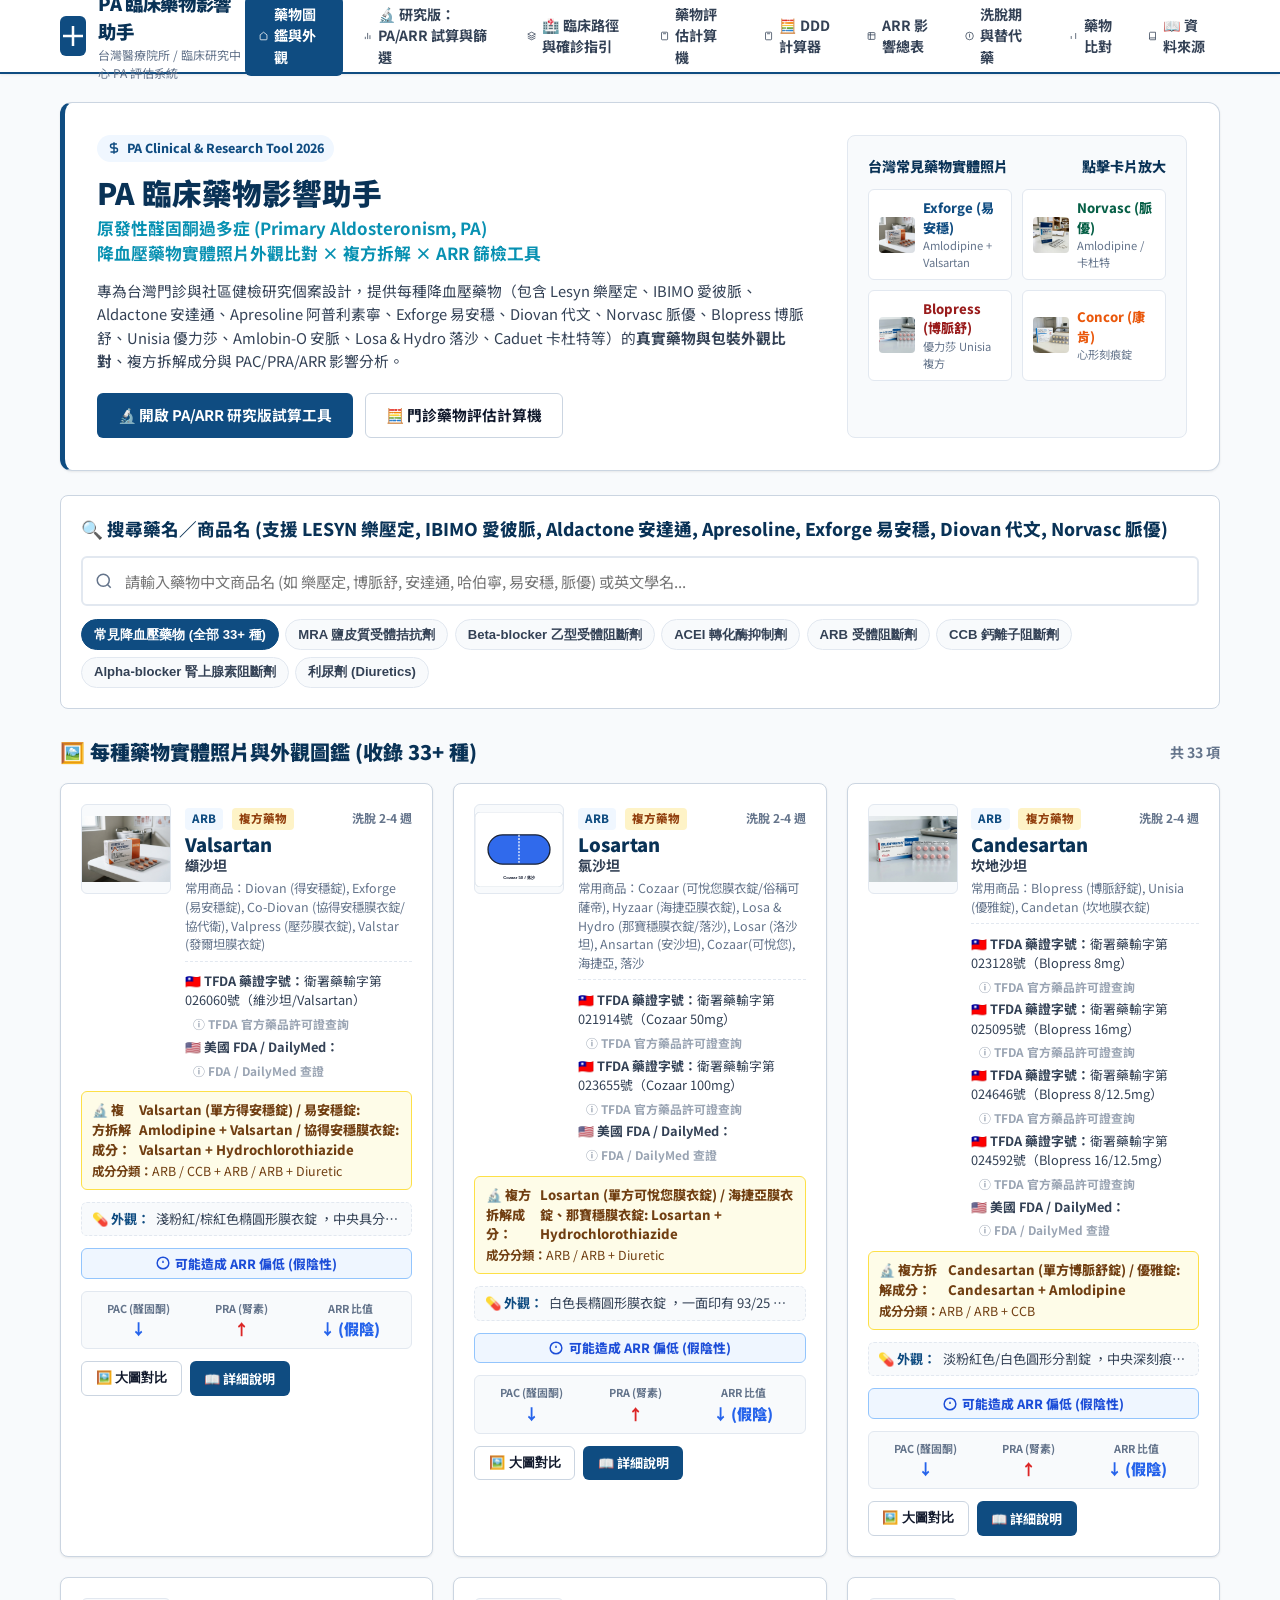
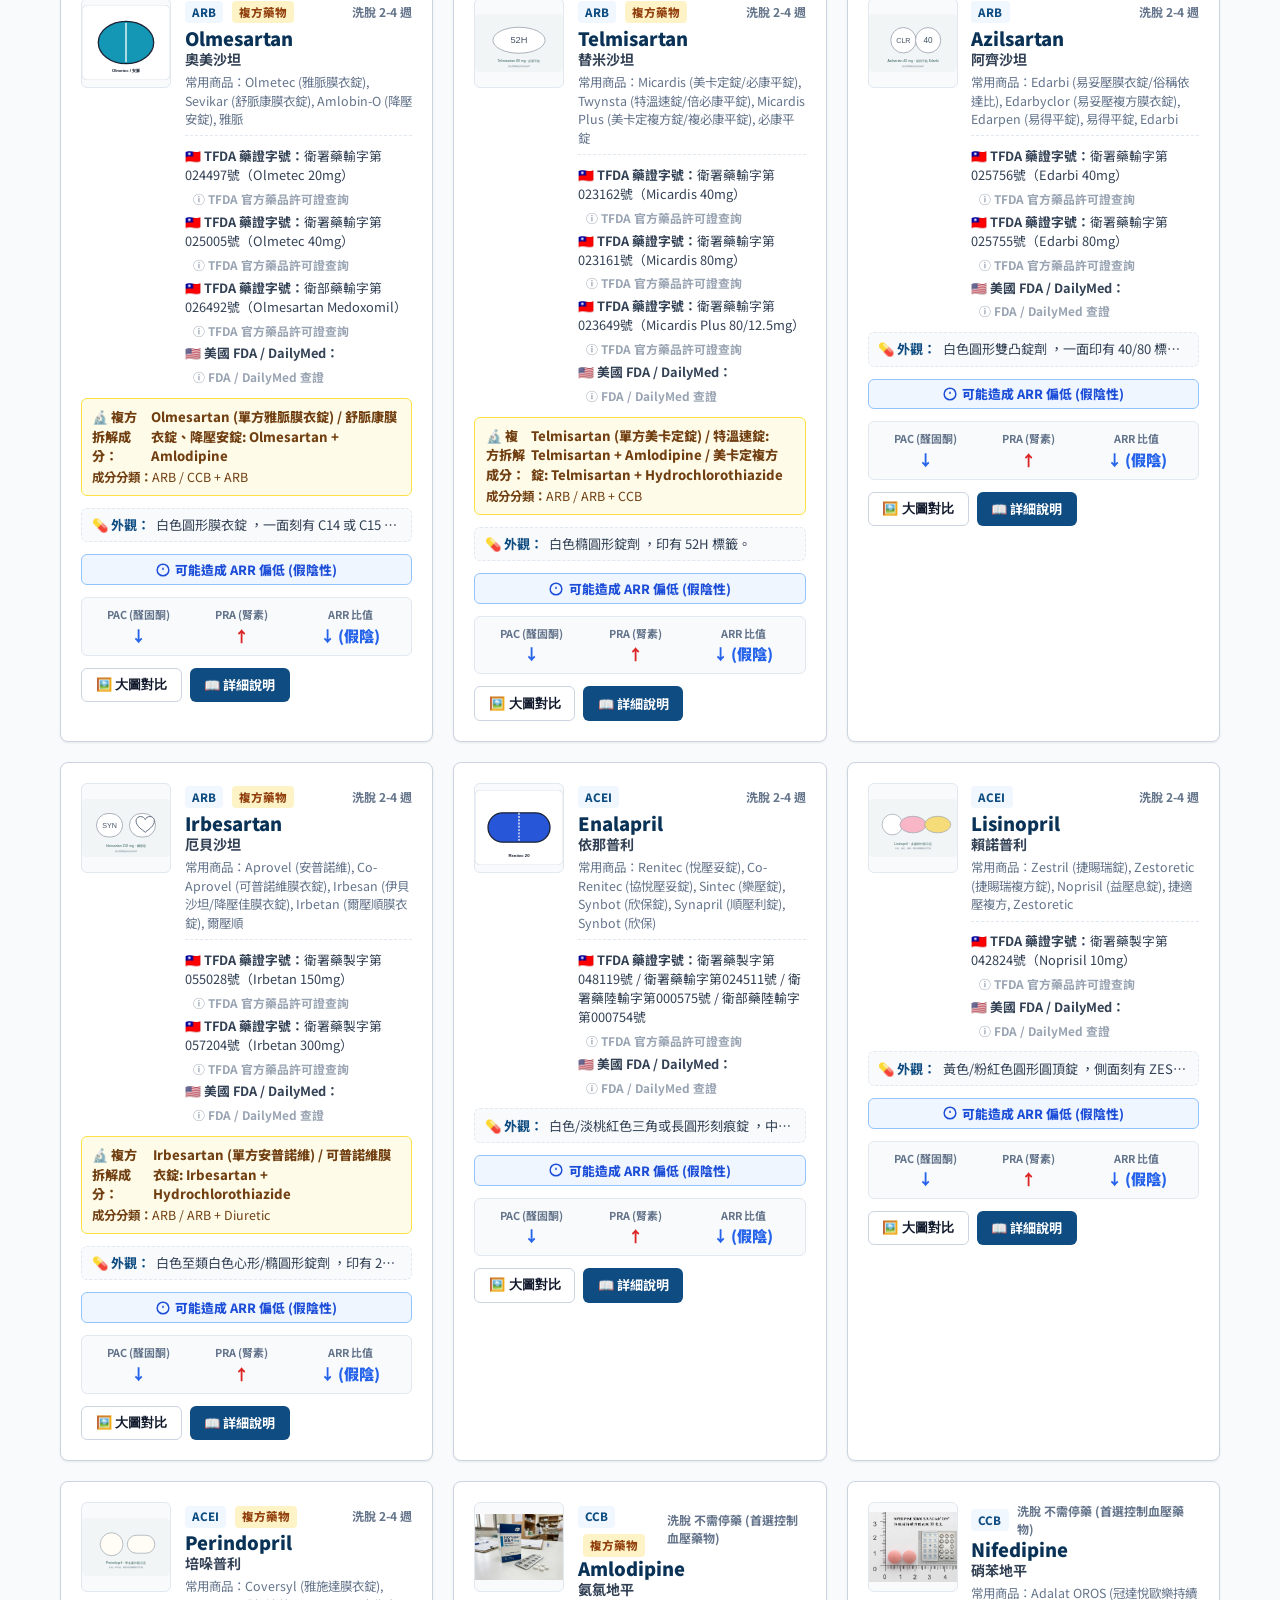
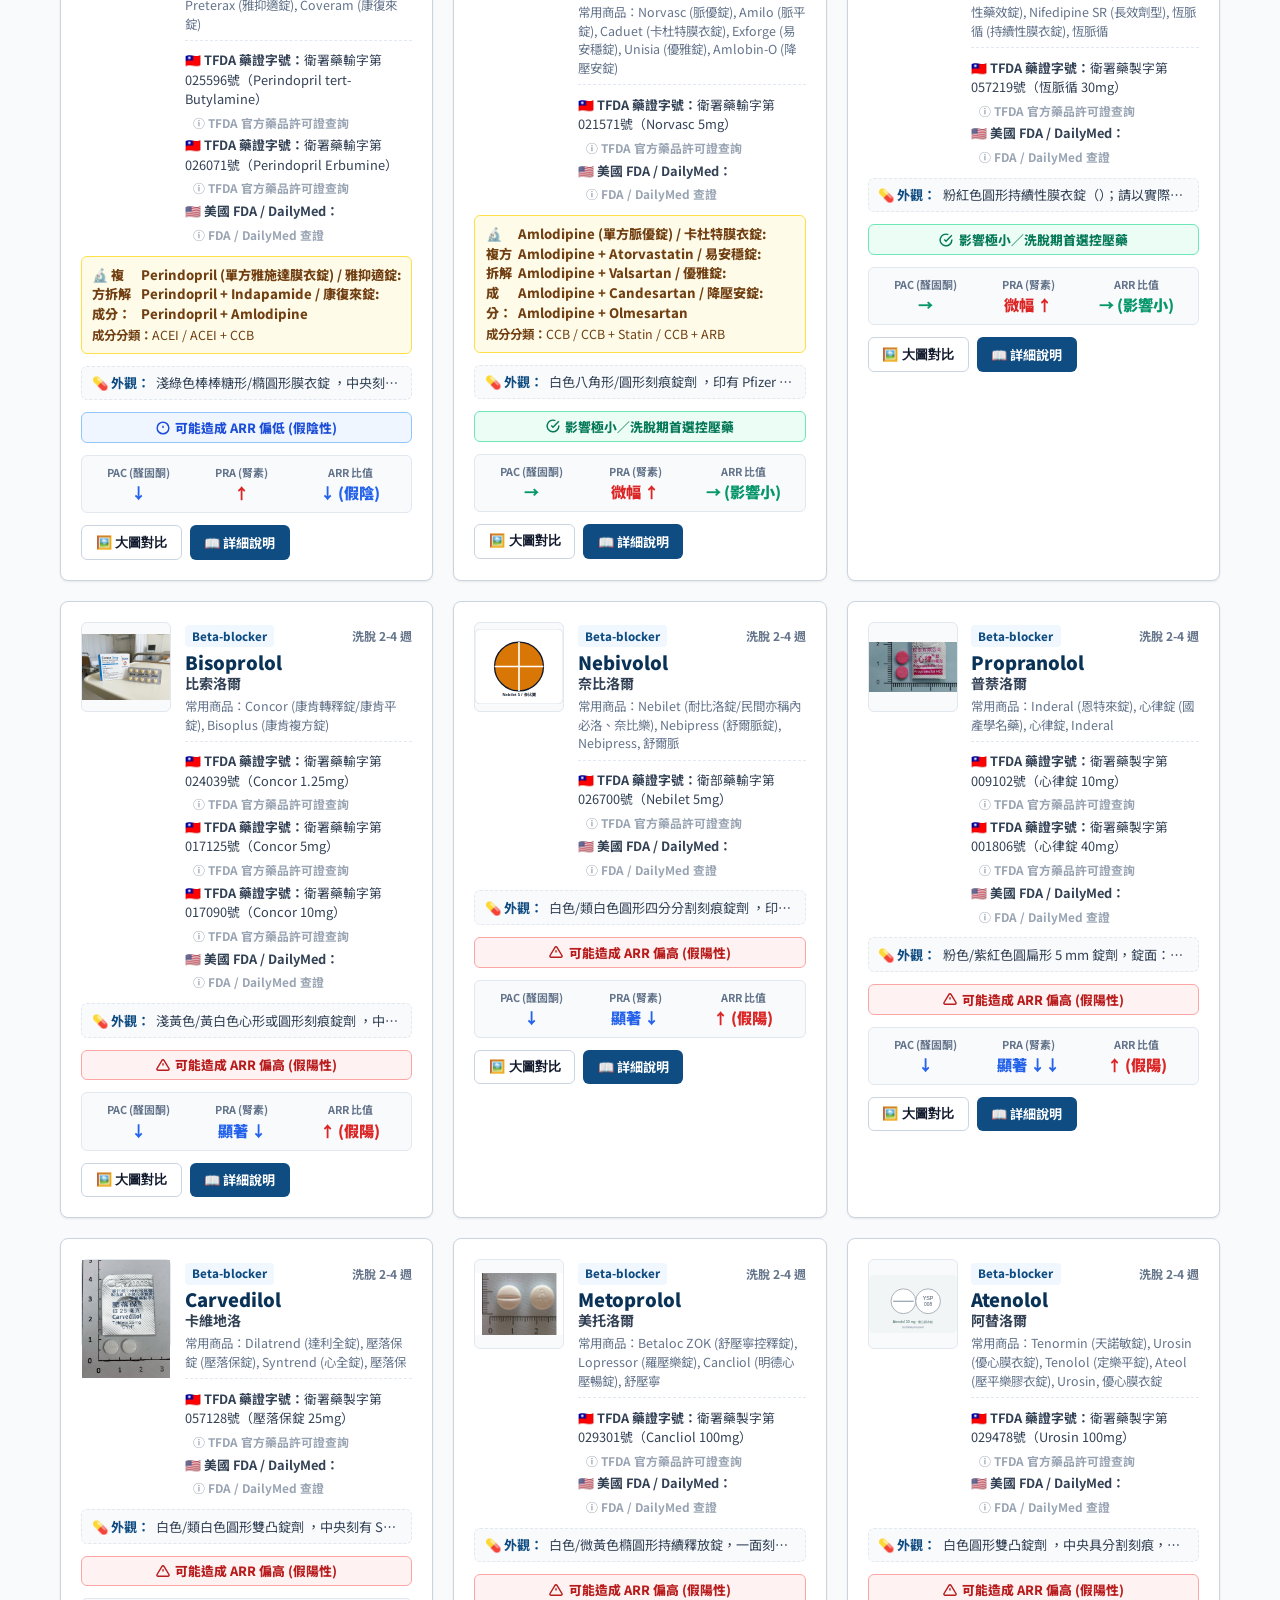
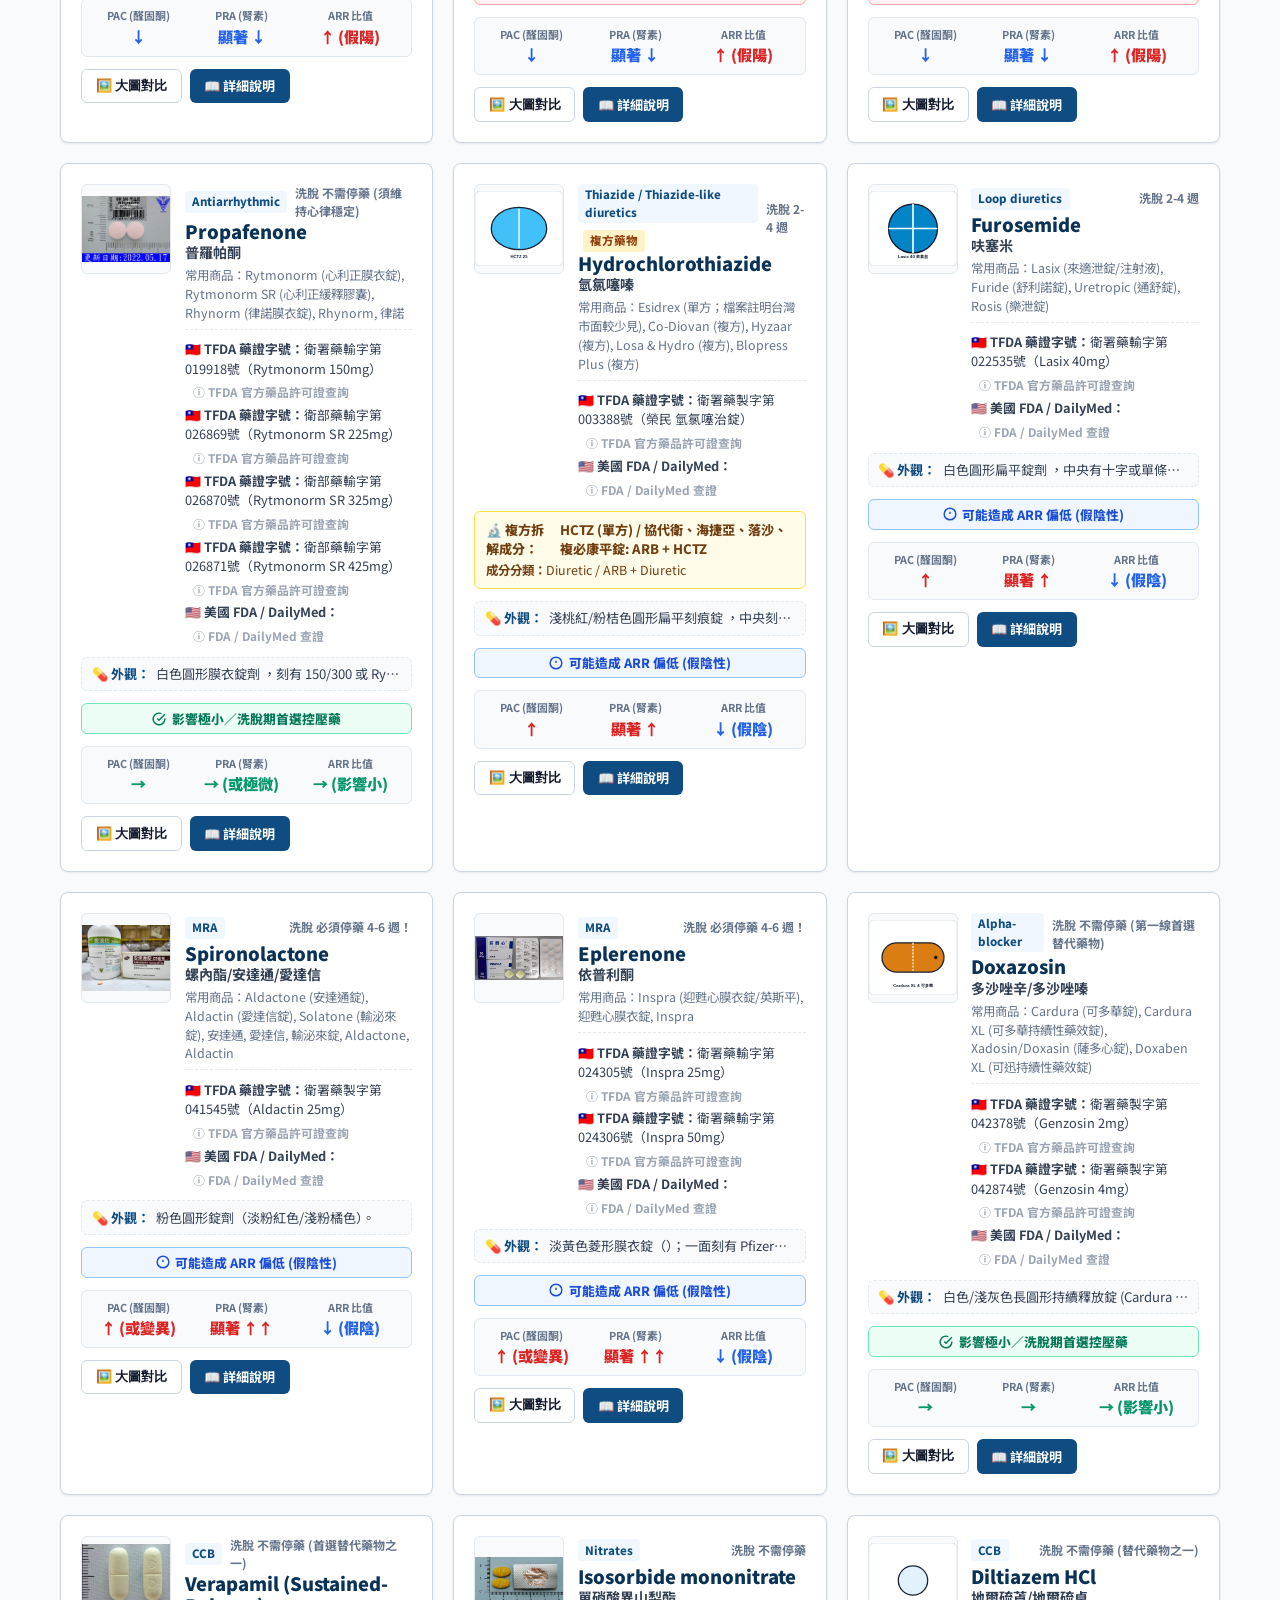
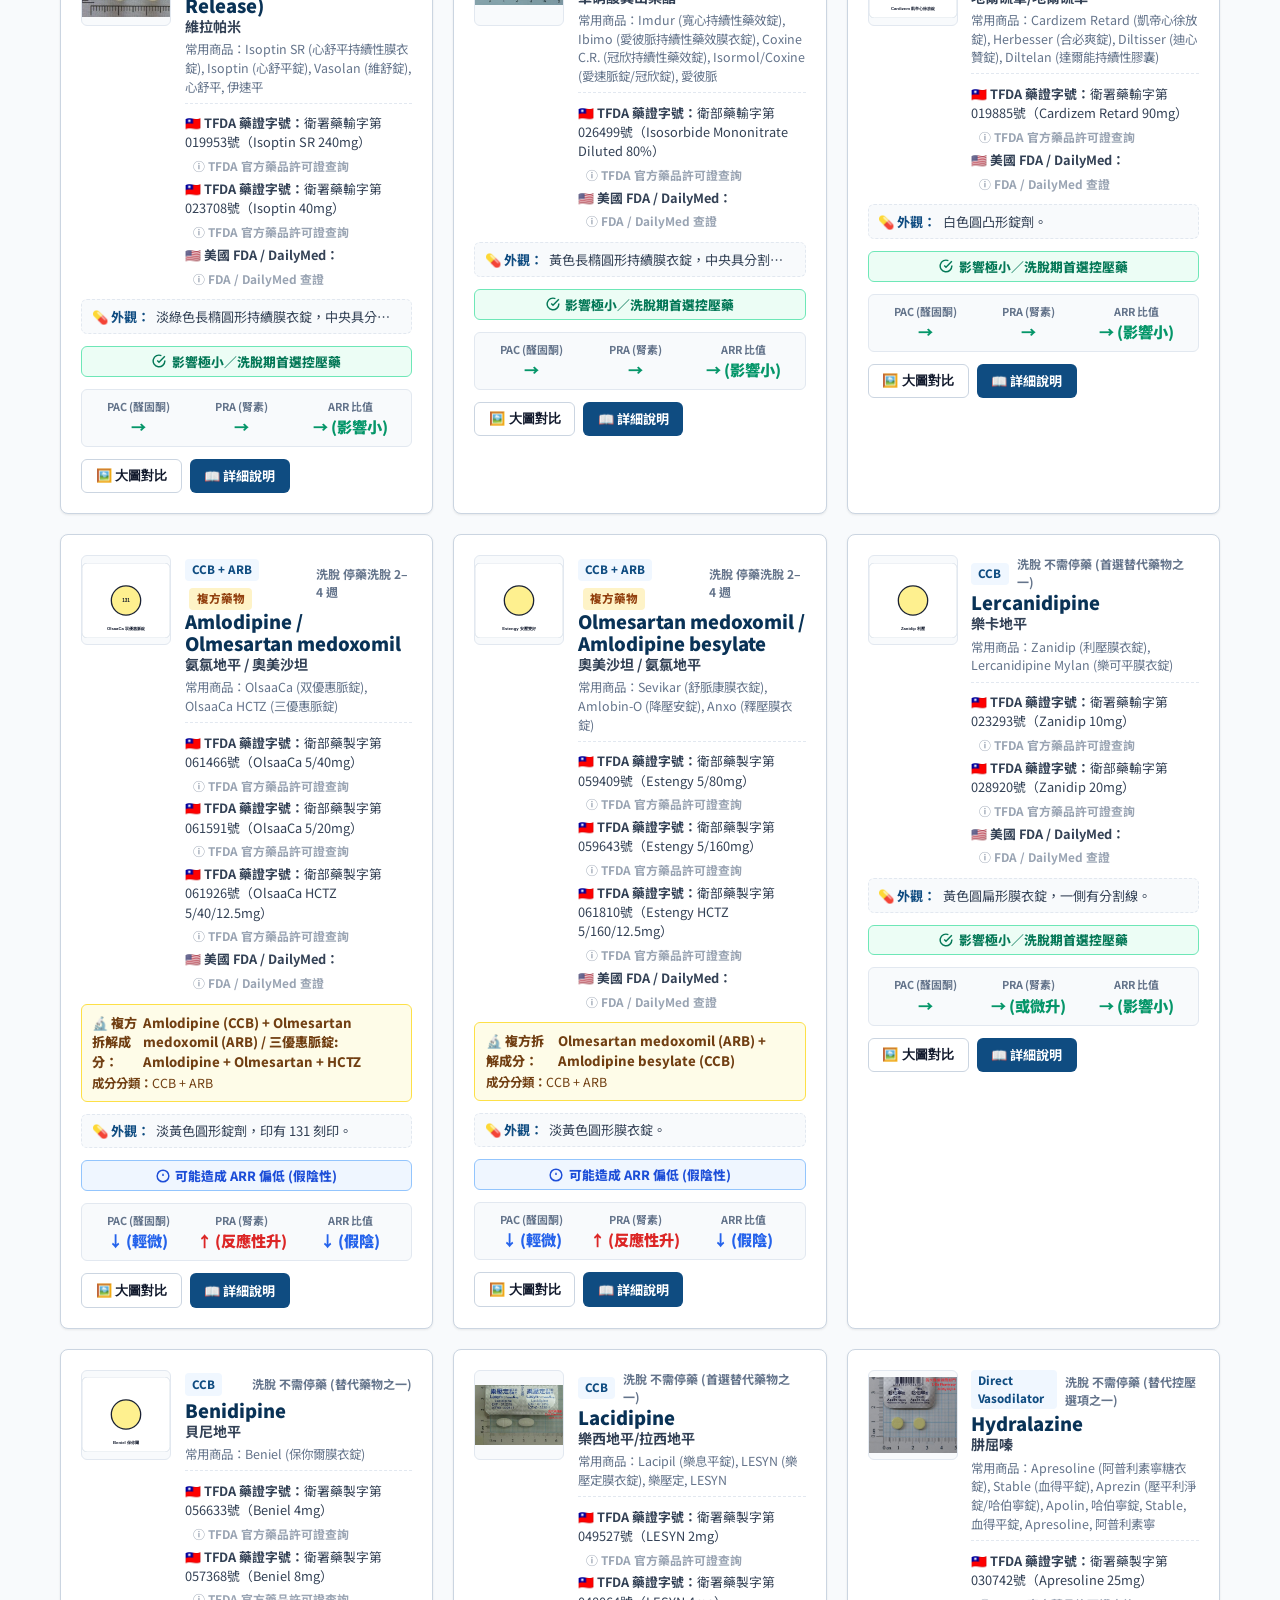
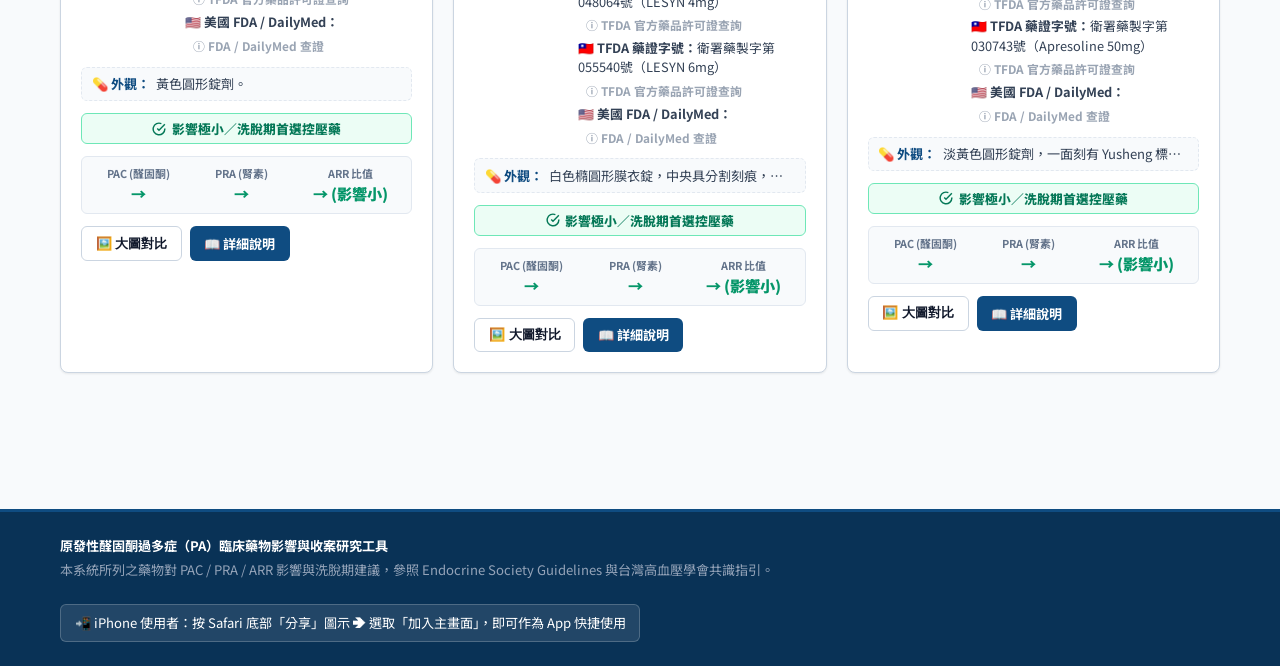
==== index.html @ 59ca23a6 "Initial commit: PA HELP 4 website core files and data" ====
<!DOCTYPE html>
<html lang="zh-TW">
<head>
  <meta charset="UTF-8">
  <meta name="viewport" content="width=device-width, initial-scale=1.0, maximum-scale=1.0, user-scalable=no">
  <meta name="apple-mobile-web-app-capable" content="yes">
  <meta name="apple-mobile-web-app-status-bar-style" content="default">
  <meta name="apple-mobile-web-app-title" content="PA臨床助手">
  <meta name="theme-color" content="#0f4c81">
  <title>PA 臨床藥物影響助手 | 原發性醛固酮過多症 PAC / PRA / ARR 臨床研究與評估工具</title>
  
  <!-- 繁體中文字體 Google Fonts -->
  <link rel="preconnect" href="https://fonts.googleapis.com">
  <link rel="preconnect" href="https://fonts.gstatic.com" crossorigin>
  <link href="https://fonts.googleapis.com/css2?family=Noto+Sans+TC:wght@400;500;700;900&display=swap" rel="stylesheet">
  
  <link rel="manifest" href="manifest.json">
  <link rel="apple-touch-icon" href="assets/medicines/valsartan.svg">
  <link rel="stylesheet" href="styles.css">
</head>
<body>

  <!-- 醫療院所風格頂部導覽列 -->
  <header class="hospital-header">
    <div class="header-inner container">
      <a href="#/" class="hospital-brand">
        <div class="hospital-logo">
          <svg width="24" height="24" viewBox="0 0 24 24" fill="none" stroke="currentColor" stroke-width="2.5">
            <path d="M12 2v20M2 12h20"></path>
          </svg>
        </div>
        <div class="brand-text">
          <div class="brand-title">PA 臨床藥物影響助手</div>
          <div class="brand-subtitle">台灣醫療院所 / 臨床研究中心 PA 評估系統</div>
        </div>
      </a>

      <!-- 導覽功能分頁 -->
      <nav class="main-nav" id="main-nav">
        <a href="#/" class="nav-item active" data-route="home">
          <svg width="16" height="16" viewBox="0 0 24 24" fill="none" stroke="currentColor" stroke-width="2"><path d="M3 9l9-7 9 7v11a2 2 0 0 1-2 2H5a2 2 0 0 1-2-2z"></path></svg>
          藥物圖鑑與外觀
        </a>
        <a href="#/research" class="nav-item" data-route="research">
          <svg width="16" height="16" viewBox="0 0 24 24" fill="none" stroke="currentColor" stroke-width="2"><line x1="18" y1="20" x2="18" y2="10"></line><line x1="12" y1="20" x2="12" y2="4"></line><line x1="6" y1="20" x2="6" y2="14"></line></svg>
          🔬 研究版：PA/ARR 試算與篩選
        </a>
        <a href="#/pathway" class="nav-item" data-route="pathway">
          <svg width="16" height="16" viewBox="0 0 24 24" fill="none" stroke="currentColor" stroke-width="2"><polygon points="12 2 2 7 12 12 22 7 12 2"></polygon><polyline points="2 17 12 22 22 17"></polyline><polyline points="2 12 12 17 22 12"></polyline></svg>
          🏥 臨床路徑與確診指引
        </a>
        <a href="#/calculator" class="nav-item" data-route="calculator">
          <svg width="16" height="16" viewBox="0 0 24 24" fill="none" stroke="currentColor" stroke-width="2"><rect x="4" y="2" width="16" height="20" rx="2"></rect><line x1="8" y1="6" x2="16" y2="6"></line></svg>
          藥物評估計算機
        </a>
        <a href="ddd.html" class="nav-item" data-route="ddd">
          <svg width="16" height="16" viewBox="0 0 24 24" fill="none" stroke="currentColor" stroke-width="2"><rect x="4" y="2" width="16" height="20" rx="2"></rect><line x1="8" y1="6" x2="16" y2="6"></line></svg>
          🧮 DDD 計算器
        </a>
        <a href="#/matrix" class="nav-item" data-route="matrix">
          <svg width="16" height="16" viewBox="0 0 24 24" fill="none" stroke="currentColor" stroke-width="2"><rect x="3" y="3" width="18" height="18" rx="2"></rect><line x1="3" y1="9" x2="21" y2="9"></line><line x1="9" y1="3" x2="9" y2="21"></line></svg>
          ARR 影響總表
        </a>
        <a href="#/washout" class="nav-item" data-route="washout">
          <svg width="16" height="16" viewBox="0 0 24 24" fill="none" stroke="currentColor" stroke-width="2"><circle cx="12" cy="12" r="10"></circle><polyline points="12 6 12 16 14"></polyline></svg>
          洗脫期與替代藥
        </a>
        <a href="#/compare" class="nav-item" data-route="compare">
          <svg width="16" height="16" viewBox="0 0 24 24" fill="none" stroke="currentColor" stroke-width="2"><line x1="18" y1="20" x2="18" y2="4"></line><line x1="6" y1="20" x2="6" y2="12"></line></svg>
          藥物比對
        </a>
        <a href="#/sources" class="nav-item" data-route="sources">
          <svg width="16" height="16" viewBox="0 0 24 24" fill="none" stroke="currentColor" stroke-width="2"><path d="M4 19.5A2.5 2.5 0 0 1 6.5 17H20"></path><path d="M6.5 2H20v20H6.5A2.5 2.5 0 0 1 4 19.5v-15A2.5 2.5 0 0 1 6.5 2z"></path></svg>
          📖 資料來源
        </a>
      </nav>
    </div>
  </header>

  <!-- 主內容掛載點 -->
  <main id="app" class="main-content container"></main>

  <!-- 藥物外觀大圖檢視 Modal -->
  <div id="image-modal-overlay" class="modal-overlay" style="display:none;">
    <div class="modal-card">
      <button type="button" id="modal-close-btn" class="modal-close">&times;</button>
      <div id="modal-content"></div>
    </div>
  </div>

  <!-- 頁尾 -->
  <footer class="hospital-footer">
    <div class="container footer-inner">
      <div class="footer-left">
        <strong>原發性醛固酮過多症（PA）臨床藥物影響與收案研究工具</strong>
        <p>本系統所列之藥物對 PAC / PRA / ARR 影響與洗脫期建議，參照 Endocrine Society Guidelines 與台灣高血壓學會共識指引。</p>
      </div>
      <div class="footer-right">
        <div class="pwa-install-badge">
          <span>📲 iPhone 使用者：按 Safari 底部「分享」圖示 ➔ 選取「加入主畫面」，即可作為 App 快捷使用</span>
        </div>
      </div>
    </div>
  </footer>

  <script src="app.js"></script>
</body>
</html>
---- styles.css ----
/* ==========================================================================
   PA 臨床藥物影響助手 - 台灣醫療院所風格 CSS 設計系統
   ========================================================================== */

:root {
  --primary-dark: #093256;
  --primary: #0f4c81;
  --primary-light: #1d72b8;
  --primary-soft: #f0f7ff;
  --teal: #0891b2;
  --teal-light: #ecfeff;
  --success: #059669;
  --success-dark: #065f46;
  --success-soft: #ecfdf5;
  --warning: #d97706;
  --warning-dark: #78350f;
  --warning-soft: #fffbeb;
  --danger: #dc2626;
  --danger-dark: #991b1b;
  --danger-soft: #fef2f2;
  --orange: #ea580c;
  --blue-alt: #2563eb;
  
  --bg-page: #f8fafc;
  --bg-card: #ffffff;
  --border: #e2e8f0;
  --border-strong: #cbd5e1;
  
  --text-main: #0f172a;
  --text-body: #334155;
  --text-muted: #64748b;
  --text-light: #94a3b8;

  --shadow-sm: 0 1px 3px rgba(0,0,0,0.05), 0 1px 2px rgba(0,0,0,0.03);
  --shadow-md: 0 4px 6px -1px rgba(0,0,0,0.08), 0 2px 4px -1px rgba(0,0,0,0.04);
  --radius-sm: 6px;
  --radius-md: 8px;
  --radius-lg: 12px;
}

*, *::before, *::after {
  box-sizing: border-box;
  margin: 0;
  padding: 0;
}

body {
  font-family: 'Noto Sans TC', -apple-system, BlinkMacSystemFont, "Segoe UI", Roboto, sans-serif;
  background-color: var(--bg-page);
  color: var(--text-main);
  line-height: 1.5;
  -webkit-font-smoothing: antialiased;
}

.container {
  max-width: 1200px;
  margin: 0 auto;
  padding: 0 1.25rem;
}

/* 頂部 Header */
.hospital-header {
  background: #ffffff;
  border-bottom: 2px solid var(--primary);
  box-shadow: var(--shadow-sm);
  position: sticky;
  top: 0;
  z-index: 100;
}

.header-inner {
  display: flex;
  align-items: center;
  justify-content: space-between;
  height: 72px;
}

.hospital-brand {
  display: flex;
  align-items: center;
  gap: 0.75rem;
  text-decoration: none;
}

.hospital-logo {
  width: 40px;
  height: 40px;
  background: var(--primary);
  color: #ffffff;
  border-radius: var(--radius-sm);
  display: grid;
  place-items: center;
}

.brand-title {
  font-size: 1.15rem;
  font-weight: 900;
  color: var(--primary-dark);
  letter-spacing: -0.02em;
}

.brand-subtitle {
  font-size: 0.75rem;
  color: var(--text-muted);
}

.main-nav {
  display: flex;
  gap: 0.35rem;
  align-items: center;
}

.nav-item {
  display: inline-flex;
  align-items: center;
  gap: 0.4rem;
  padding: 0.5rem 0.85rem;
  border-radius: var(--radius-sm);
  font-size: 0.88rem;
  font-weight: 700;
  color: var(--text-body);
  text-decoration: none;
  transition: all 0.15s ease;
}

.nav-item:hover {
  background: var(--primary-soft);
  color: var(--primary);
}

.nav-item.active {
  background: var(--primary);
  color: #ffffff;
}

.main-content {
  padding-top: 1.75rem;
  padding-bottom: 3rem;
}

/* 1. 首頁 Hero */
.hero-clinic {
  background: #ffffff;
  border: 1px solid var(--border-strong);
  border-left: 5px solid var(--primary);
  border-radius: var(--radius-lg);
  padding: 2rem;
  margin-bottom: 1.5rem;
  box-shadow: var(--shadow-sm);
  display: grid;
  grid-template-columns: 1fr 340px;
  gap: 2rem;
}

@media (max-width: 900px) {
  .hero-clinic {
    grid-template-columns: 1fr;
  }
}

.version-tag {
  display: inline-flex;
  align-items: center;
  gap: 0.35rem;
  padding: 0.25rem 0.65rem;
  background: var(--primary-soft);
  color: var(--primary);
  font-size: 0.78rem;
  font-weight: 800;
  border-radius: 999px;
  margin-bottom: 0.75rem;
}

.hero-clinic h1 {
  font-size: 1.85rem;
  font-weight: 900;
  color: var(--primary-dark);
  line-height: 1.25;
  margin-bottom: 0.35rem;
}

.hero-clinic__sub {
  font-size: 1.05rem;
  font-weight: 700;
  color: var(--teal);
  margin-bottom: 0.75rem;
}

.hero-clinic__desc {
  font-size: 0.92rem;
  color: var(--text-body);
  margin-bottom: 1.25rem;
  line-height: 1.6;
}

.hero-clinic__actions {
  display: flex;
  gap: 0.75rem;
  flex-wrap: wrap;
}

/* 按鈕風格 */
.btn {
  display: inline-flex;
  align-items: center;
  justify-content: center;
  gap: 0.5rem;
  padding: 0.65rem 1.25rem;
  border-radius: var(--radius-sm);
  font-size: 0.92rem;
  font-weight: 700;
  cursor: pointer;
  border: 1px solid transparent;
  text-decoration: none;
  transition: all 0.15s ease;
}

.btn-primary {
  background: var(--primary);
  color: #ffffff;
}

.btn-primary:hover {
  background: var(--primary-dark);
}

.btn-outline {
  background: #ffffff;
  border-color: var(--border-strong);
  color: var(--text-main);
}

.btn-outline:hover {
  background: var(--bg-page);
  border-color: var(--primary);
  color: var(--primary);
}

.btn-sm {
  padding: 0.4rem 0.85rem;
  font-size: 0.82rem;
}

.btn-block {
  width: 100%;
}

/* 藥物外觀視覺群組面板 */
.pill-cluster-card {
  background: var(--bg-page);
  border: 1px solid var(--border);
  border-radius: var(--radius-md);
  padding: 1.25rem;
  display: flex;
  flex-direction: column;
}

.pill-cluster-card__title {
  font-size: 0.88rem;
  font-weight: 800;
  color: var(--primary-dark);
  margin-bottom: 0.75rem;
  display: flex;
  align-items: center;
  justify-content: space-between;
}

.pill-grid-preview {
  display: grid;
  grid-template-columns: 1fr 1fr;
  gap: 0.6rem;
}

.pill-preview-item {
  background: #ffffff;
  border: 1px solid var(--border);
  border-radius: var(--radius-sm);
  padding: 0.5rem 0.65rem;
  display: flex;
  align-items: center;
  gap: 0.5rem;
}

/* 臨床提醒 Box */
.clinic-notice {
  background: var(--warning-soft);
  border: 1px solid #fcd34d;
  border-left: 4px solid var(--warning);
  border-radius: var(--radius-sm);
  padding: 0.85rem 1.15rem;
  margin-bottom: 1.75rem;
  font-size: 0.88rem;
  color: var(--warning-dark);
  display: flex;
  gap: 0.75rem;
  align-items: flex-start;
}

/* 2. 搜尋與分類 */
.search-section {
  background: #ffffff;
  border: 1px solid var(--border-strong);
  border-radius: var(--radius-md);
  padding: 1.25rem;
  margin-bottom: 1.75rem;
}

.search-section h2 {
  font-size: 1.1rem;
  font-weight: 800;
  color: var(--primary-dark);
  margin-bottom: 0.85rem;
  display: flex;
  align-items: center;
  gap: 0.5rem;
}

.search-box {
  position: relative;
  margin-bottom: 0.85rem;
}

.search-box input {
  width: 100%;
  padding: 0.75rem 1rem 0.75rem 2.6rem;
  font-size: 0.95rem;
  font-family: inherit;
  border: 2px solid var(--border);
  border-radius: var(--radius-sm);
  background: #ffffff;
  transition: border-color 0.15s ease;
}

.search-box input:focus {
  outline: none;
  border-color: var(--primary);
}

.search-box__icon {
  position: absolute;
  left: 0.85rem;
  top: 50%;
  transform: translateY(-50%);
  color: var(--text-muted);
}

.category-chips {
  display: flex;
  gap: 0.4rem;
  flex-wrap: wrap;
}

.chip {
  display: inline-flex;
  align-items: center;
  gap: 0.35rem;
  padding: 0.35rem 0.75rem;
  background: var(--bg-page);
  border: 1px solid var(--border);
  border-radius: 999px;
  font-size: 0.82rem;
  font-weight: 700;
  color: var(--text-body);
  cursor: pointer;
  transition: all 0.15s ease;
}

.chip:hover {
  border-color: var(--primary);
  color: var(--primary);
}

.chip.active {
  background: var(--primary);
  border-color: var(--primary);
  color: #ffffff;
}

/* 3. ARR 三色面板 */
.arr-overview-grid {
  display: grid;
  grid-template-columns: repeat(auto-fit, minmax(320px, 1fr));
  gap: 1.25rem;
  margin-bottom: 2rem;
}

.arr-card {
  background: #ffffff;
  border-radius: var(--radius-md);
  padding: 1.25rem;
  border: 1px solid var(--border-strong);
  box-shadow: var(--shadow-sm);
  display: flex;
  flex-direction: column;
}

.arr-card--positive { border-top: 4px solid var(--danger); }
.arr-card--negative { border-top: 4px solid var(--primary-light); }
.arr-card--minimal { border-top: 4px solid var(--success); }

.arr-card__title {
  font-size: 1.05rem;
  font-weight: 900;
  margin-bottom: 0.5rem;
  display: flex;
  align-items: center;
  gap: 0.4rem;
}

.arr-card--positive .arr-card__title { color: var(--danger-dark); }
.arr-card--negative .arr-card__title { color: var(--primary-dark); }
.arr-card--minimal .arr-card__title { color: var(--success-dark); }

.arr-card__mechanism {
  font-size: 0.85rem;
  color: var(--text-body);
  background: var(--bg-page);
  padding: 0.6rem 0.75rem;
  border-radius: var(--radius-sm);
  margin-bottom: 0.85rem;
}

.arr-card__pill-list {
  display: flex;
  flex-direction: column;
  gap: 0.4rem;
  font-size: 0.84rem;
}

.arr-card__pill-item {
  display: flex;
  align-items: center;
  gap: 0.5rem;
  padding: 0.35rem 0.5rem;
  background: #ffffff;
  border: 1px solid var(--border);
  border-radius: var(--radius-sm);
}

/* 4. 藥物圖鑑卡片 */
.med-encyclopedia-grid {
  display: grid;
  grid-template-columns: repeat(auto-fill, minmax(340px, 1fr));
  gap: 1.25rem;
}

.med-p-card {
  background: #ffffff;
  border: 1px solid var(--border-strong);
  border-radius: var(--radius-md);
  padding: 1.25rem;
  box-shadow: var(--shadow-sm);
  display: flex;
  flex-direction: column;
  gap: 0.75rem;
  transition: transform 0.15s ease, box-shadow 0.15s ease;
}

.med-p-card:hover {
  transform: translateY(-2px);
  box-shadow: var(--shadow-md);
  border-color: var(--primary);
}

.med-p-card__top {
  display: flex;
  gap: 0.85rem;
  align-items: flex-start;
}

.med-p-card__pill-icon {
  width: 90px;
  height: 90px;
  background: var(--bg-page);
  border-radius: var(--radius-sm);
  border: 1px solid var(--border);
  display: grid;
  place-items: center;
  flex-shrink: 0;
  cursor: pointer;
}

.med-p-card__pill-icon img {
  width: 100%;
  height: 100%;
  object-fit: contain;
}

.med-p-card__names {
  flex: 1;
  min-width: 0;
}

.med-p-card__tag {
  display: inline-block;
  font-size: 0.72rem;
  font-weight: 800;
  padding: 0.15rem 0.45rem;
  background: var(--primary-soft);
  color: var(--primary);
  border-radius: 4px;
  margin-bottom: 0.2rem;
}

.combo-tag {
  display: inline-block;
  font-size: 0.72rem;
  font-weight: 800;
  padding: 0.15rem 0.45rem;
  background: #fef3c7;
  color: #92400e;
  border-radius: 4px;
  margin-left: 0.3rem;
}

.med-p-card__generic {
  font-size: 1.15rem;
  font-weight: 900;
  color: var(--primary-dark);
  line-height: 1.2;
}

.info-cite-icon {
  display: inline-block;
  font-size: 0.74rem;
  color: var(--text-muted);
  opacity: 0.65;
  margin-left: 0.3rem;
  text-decoration: none;
  font-weight: 700;
  vertical-align: middle;
  transition: opacity 0.2s, color 0.2s, background 0.2s;
  padding: 0 0.2rem;
  border-radius: 4px;
}
.info-cite-icon:hover {
  opacity: 1;
  color: var(--primary);
  background: var(--primary-soft);
  text-decoration: underline;
}

.med-p-card__zh {
  font-size: 0.88rem;
  font-weight: 700;
  color: var(--text-body);
  display: block;
}

.med-p-card__brands {
  font-size: 0.78rem;
  color: var(--text-muted);
  display: block;
  margin-top: 0.2rem;
}

/* 複方成分拆解卡片標示 */
.combo-breakdown-box {
  background: #fefce8;
  border: 1px solid #fde047;
  border-radius: var(--radius-sm);
  padding: 0.5rem 0.65rem;
  font-size: 0.82rem;
  color: #713f12;
}

/* ARR 干擾標籤 */
.arr-impact-badge {
  display: inline-flex;
  align-items: center;
  gap: 0.35rem;
  font-size: 0.8rem;
  font-weight: 800;
  padding: 0.3rem 0.65rem;
  border-radius: var(--radius-sm);
  width: 100%;
  justify-content: center;
}

.arr-impact-badge--fp { background: #fef2f2; color: #b91c1c; border: 1px solid #fca5a5; }
.arr-impact-badge--fn { background: #eff6ff; color: #1d4ed8; border: 1px solid #93c5fd; }
.arr-impact-badge--preferred { background: #ecfdf5; color: #047857; border: 1px solid #6ee7b7; }

/* 3 大指標 */
.med-p-card__metrics {
  display: grid;
  grid-template-columns: 1fr 1fr 1.1fr;
  gap: 0.4rem;
  background: var(--bg-page);
  padding: 0.5rem;
  border-radius: var(--radius-sm);
  border: 1px solid var(--border);
  text-align: center;
}

.metric-col__label {
  font-size: 0.68rem;
  color: var(--text-muted);
  font-weight: 700;
  display: block;
}

.metric-col__val {
  font-size: 0.95rem;
  font-weight: 900;
}

.metric-col__val.up { color: var(--danger); }
.metric-col__val.down { color: var(--blue-alt); }
.metric-col__val.flat { color: var(--success); }

/* 5. 洗脫期參考 */
.washout-section {
  background: #ffffff;
  border: 1px solid var(--border-strong);
  border-radius: var(--radius-md);
  padding: 1.5rem;
  margin-bottom: 2rem;
}

.washout-section h2 {
  font-size: 1.15rem;
  font-weight: 800;
  color: var(--primary-dark);
  margin-bottom: 1rem;
  display: flex;
  align-items: center;
  gap: 0.5rem;
}

.washout-list {
  display: flex;
  flex-direction: column;
  gap: 0.75rem;
}

.washout-row {
  display: flex;
  align-items: center;
  justify-content: space-between;
  padding: 0.85rem 1rem;
  background: var(--bg-page);
  border: 1px solid var(--border);
  border-radius: var(--radius-sm);
  gap: 1rem;
  flex-wrap: wrap;
}

.washout-row__left {
  display: flex;
  align-items: center;
  gap: 0.75rem;
}

.washout-row__time {
  font-size: 0.9rem;
  font-weight: 900;
  color: var(--danger-dark);
  background: #ffffff;
  padding: 0.35rem 0.75rem;
  border: 1px solid var(--border);
  border-radius: 999px;
}

/* 6. 表格樣式 */
.table-card {
  background: #ffffff;
  border: 1px solid var(--border-strong);
  border-radius: var(--radius-md);
  overflow-x: auto;
  box-shadow: var(--shadow-sm);
}

.clinic-table {
  width: 100%;
  border-collapse: collapse;
  font-size: 0.88rem;
  text-align: left;
}

.clinic-table th {
  background: var(--primary-soft);
  color: var(--primary-dark);
  font-weight: 800;
  padding: 0.85rem 1rem;
  border-bottom: 2px solid var(--border-strong);
  white-space: nowrap;
}

.clinic-table td {
  padding: 0.85rem 1rem;
  border-bottom: 1px solid var(--border);
  vertical-align: middle;
}

.clinic-table tbody tr:hover {
  background: #f8fafc;
}

/* Modal 大圖 View */
.modal-overlay {
  position: fixed;
  top: 0;
  left: 0;
  right: 0;
  bottom: 0;
  background: rgba(15, 23, 42, 0.75);
  backdrop-filter: blur(4px);
  z-index: 1000;
  display: grid;
  place-items: center;
  padding: 1rem;
}

.modal-card {
  background: #ffffff;
  border-radius: var(--radius-lg);
  max-width: 500px;
  width: 100%;
  padding: 1.5rem;
  position: relative;
  box-shadow: 0 20px 25px -5px rgba(0,0,0,0.2);
}

.modal-close {
  position: absolute;
  top: 0.75rem;
  right: 0.75rem;
  background: var(--bg-page);
  border: 1px solid var(--border);
  border-radius: 999px;
  width: 32px;
  height: 32px;
  font-size: 1.25rem;
  cursor: pointer;
  display: grid;
  place-items: center;
}

/* 頁尾 */
.hospital-footer {
  background: var(--primary-dark);
  color: #ffffff;
  padding: 1.5rem 0;
  margin-top: 3rem;
  border-top: 3px solid var(--primary);
  font-size: 0.82rem;
}

.footer-inner {
  display: flex;
  justify-content: space-between;
  align-items: center;
  gap: 1.5rem;
  flex-wrap: wrap;
}

.footer-left p {
  color: #94a3b8;
  margin-top: 0.25rem;
}

.pwa-install-badge {
  background: rgba(255,255,255,0.1);
  padding: 0.5rem 0.85rem;
  border-radius: var(--radius-sm);
  border: 1px solid rgba(255,255,255,0.2);
}
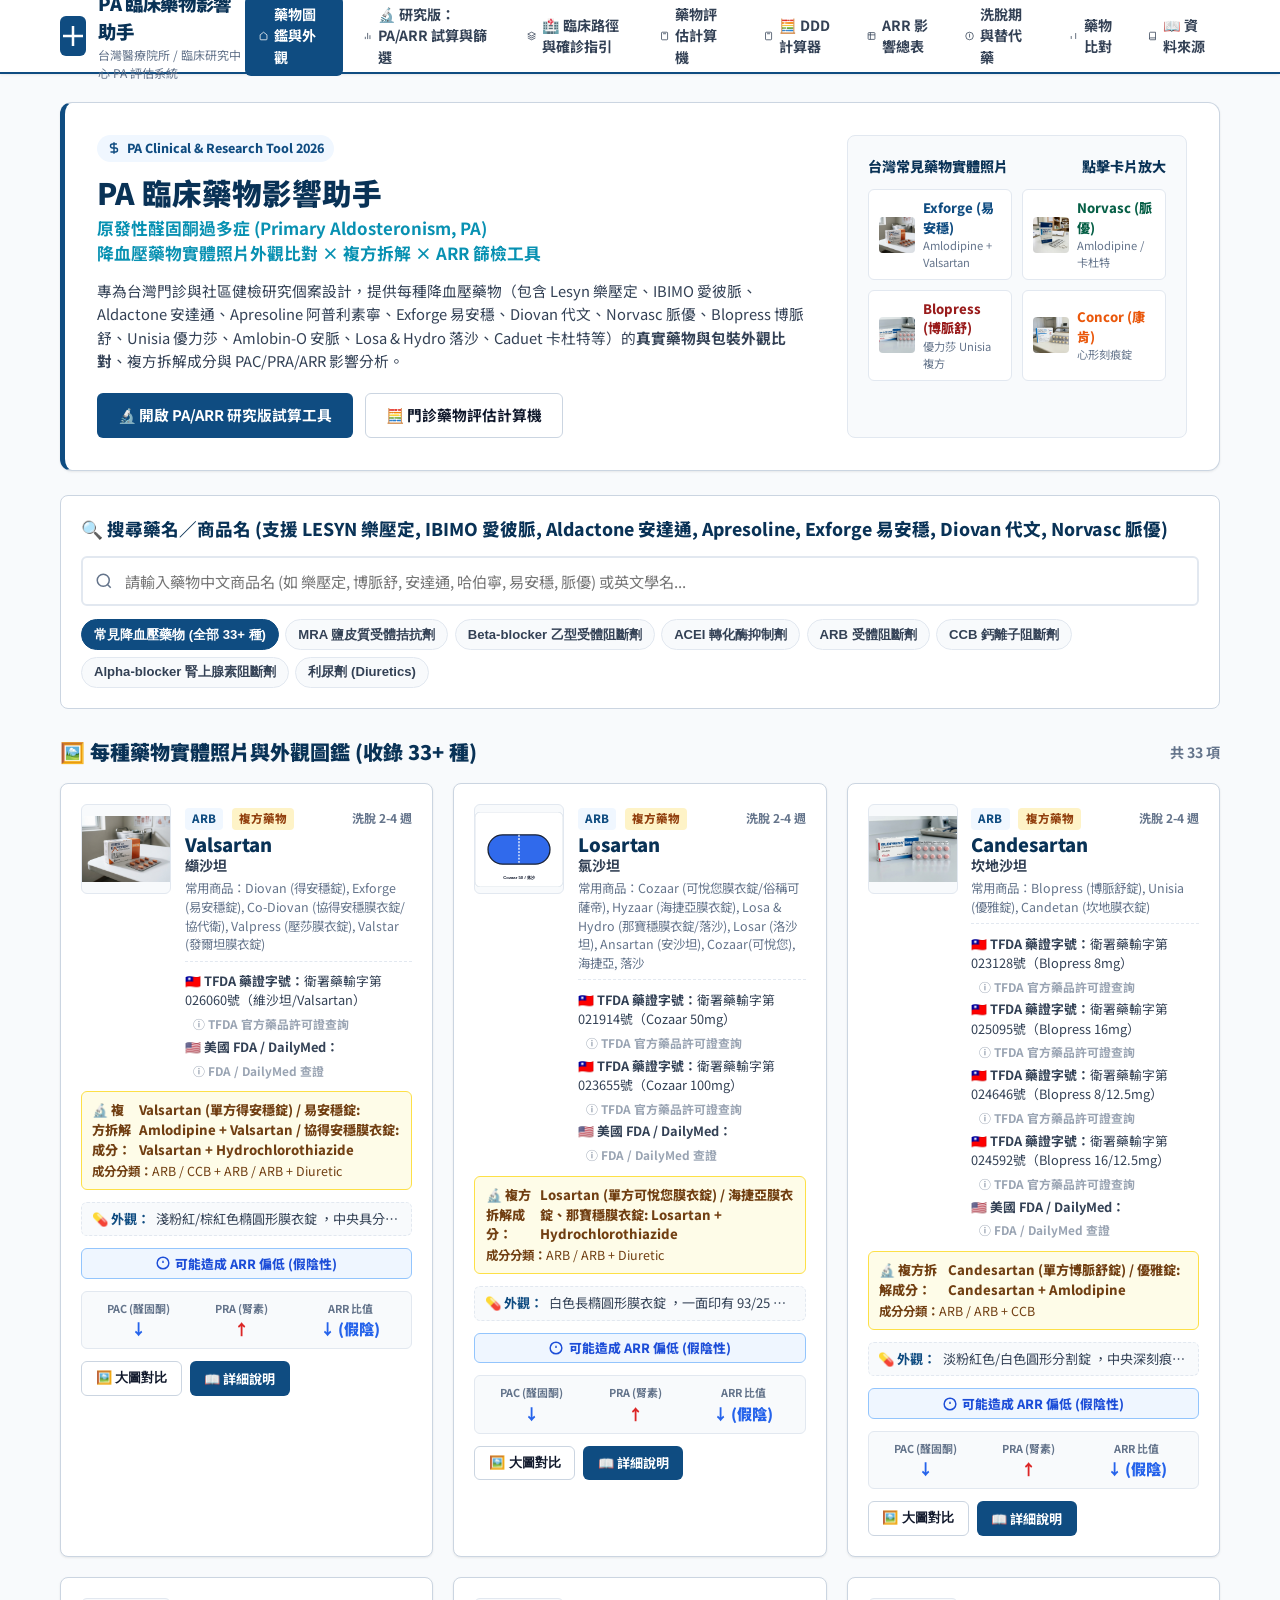
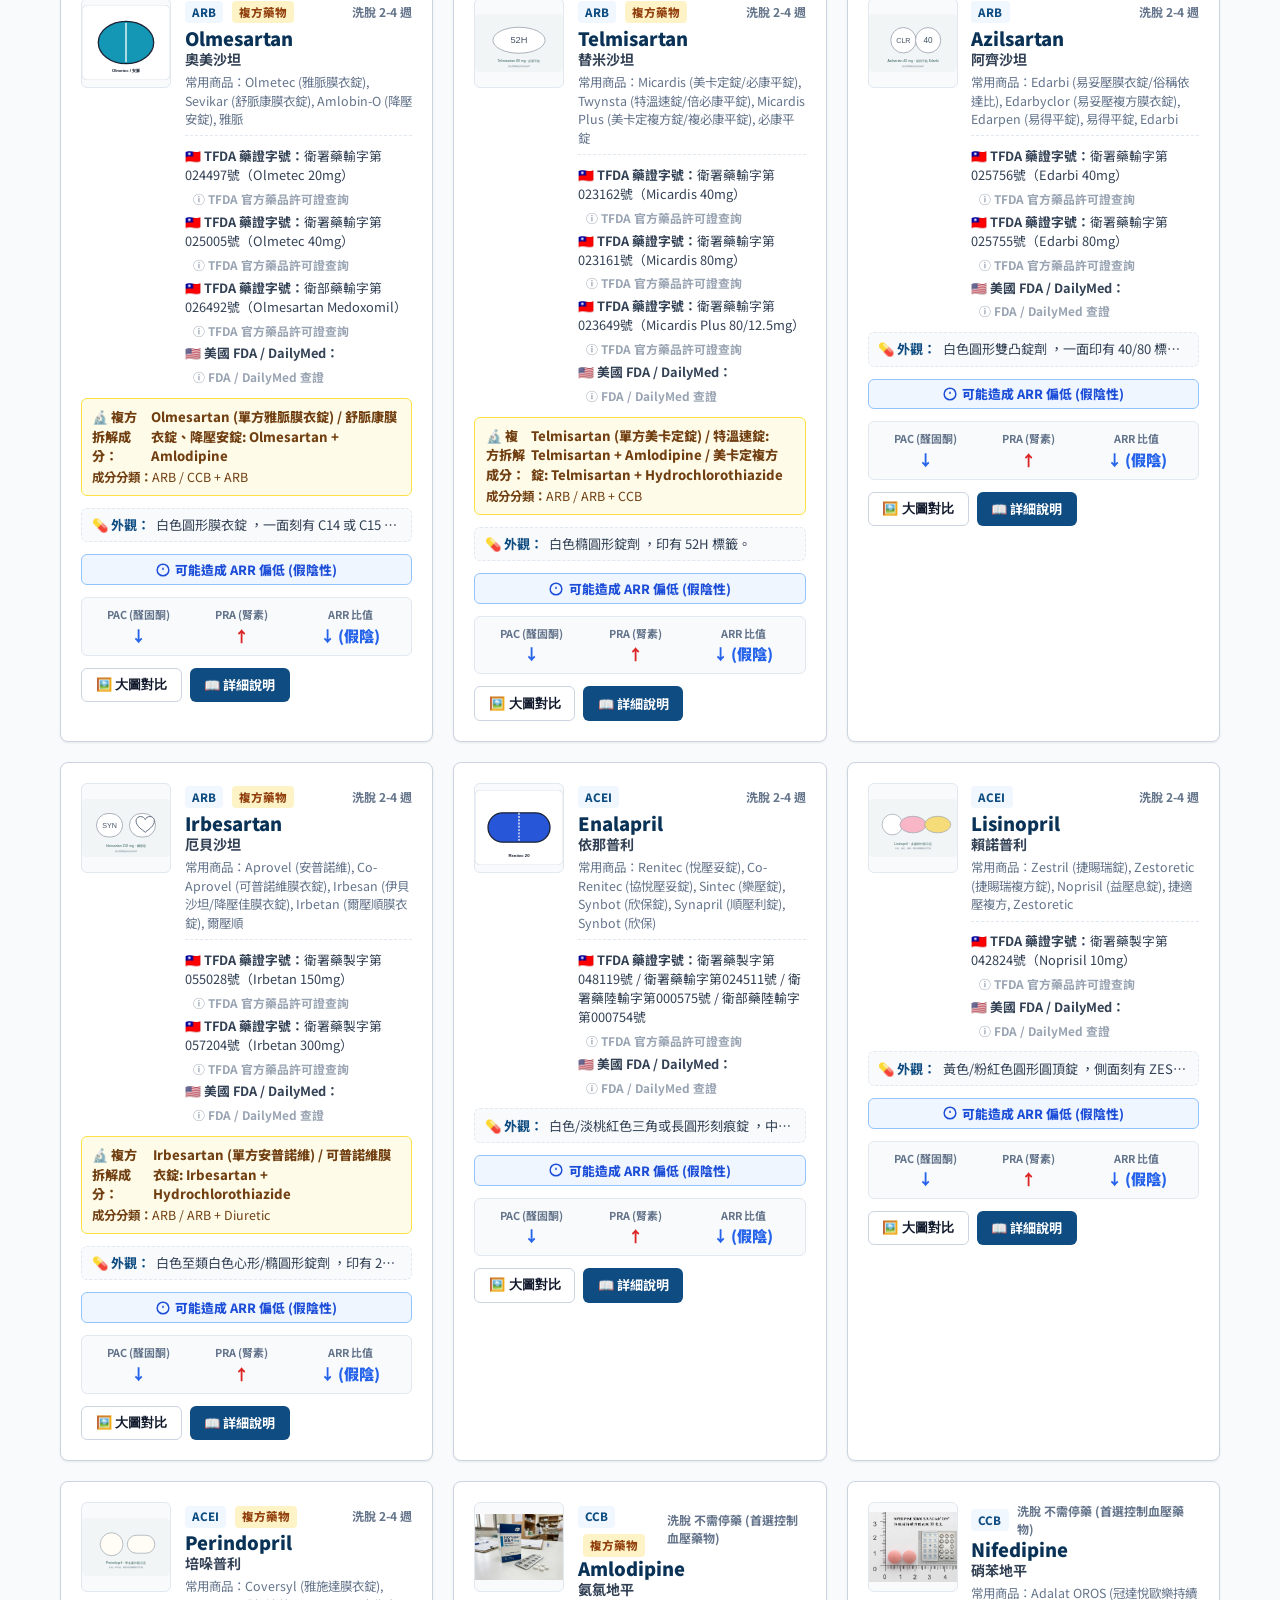
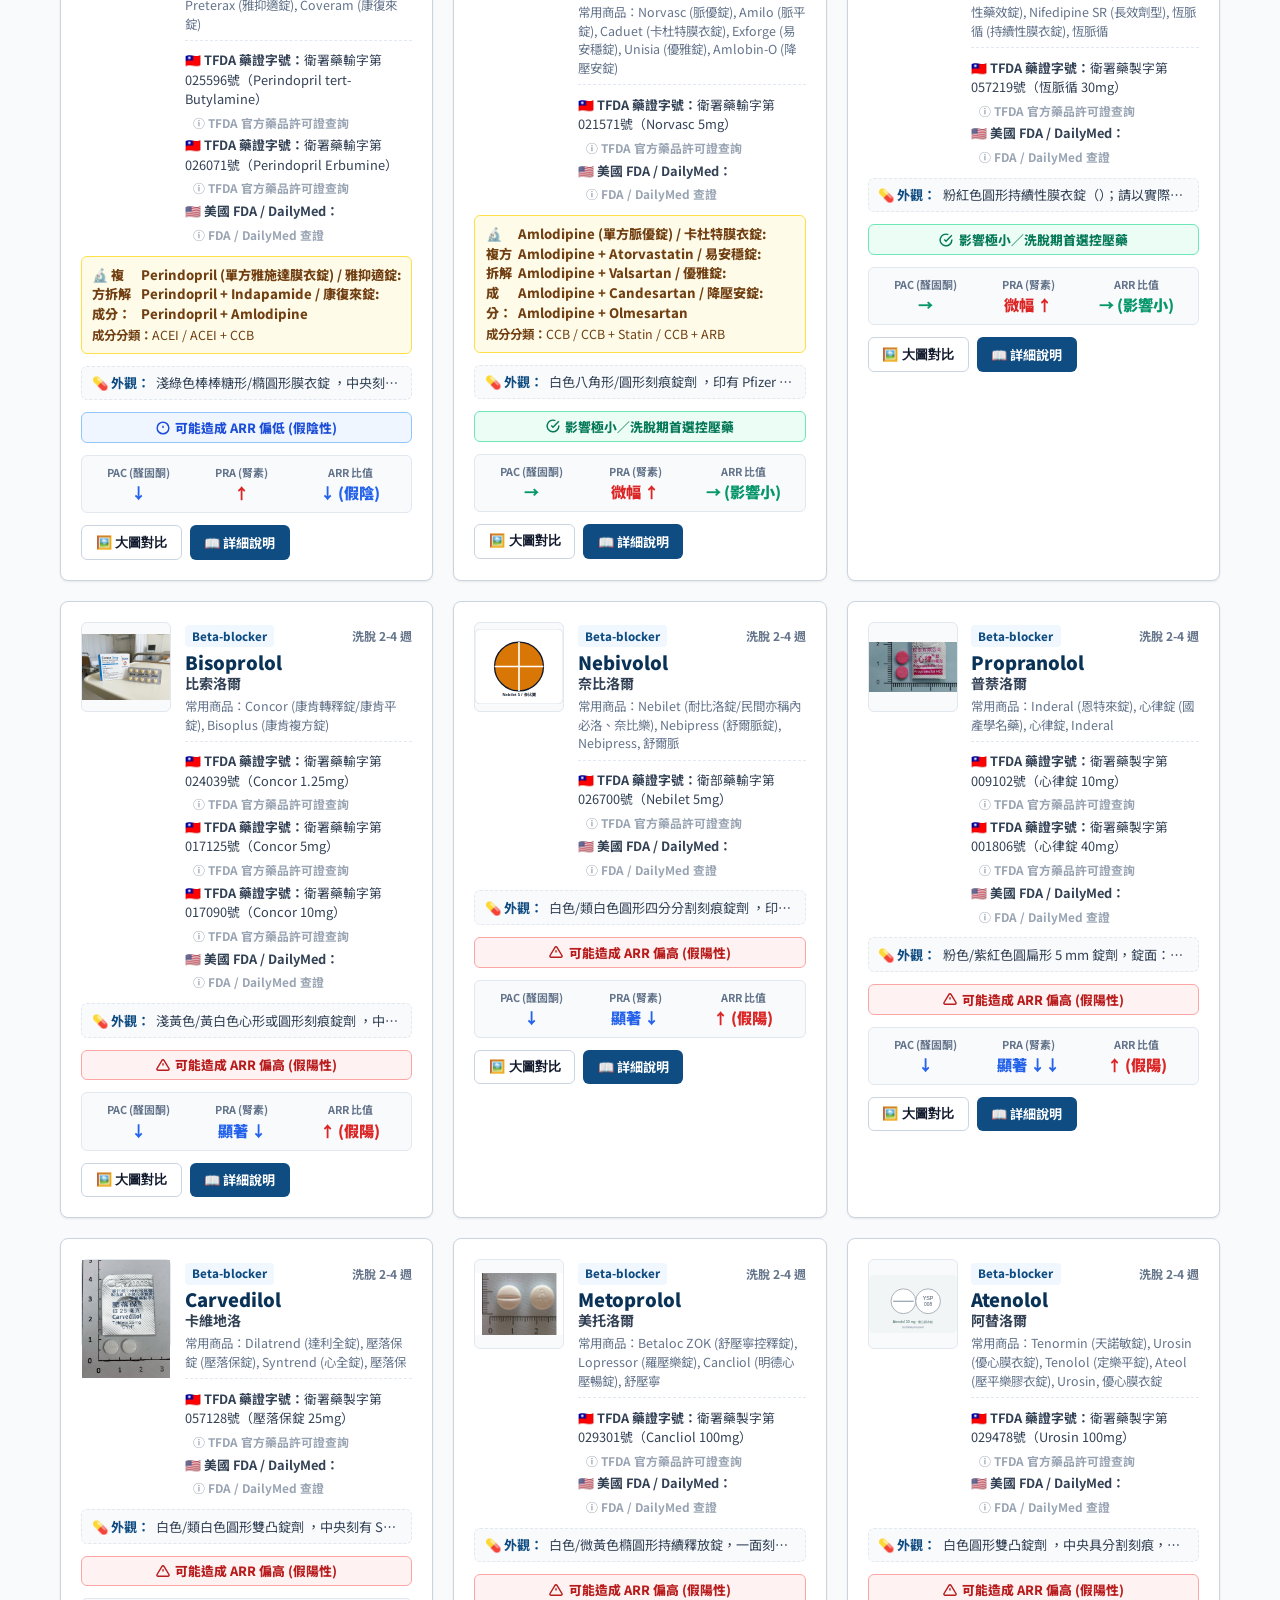
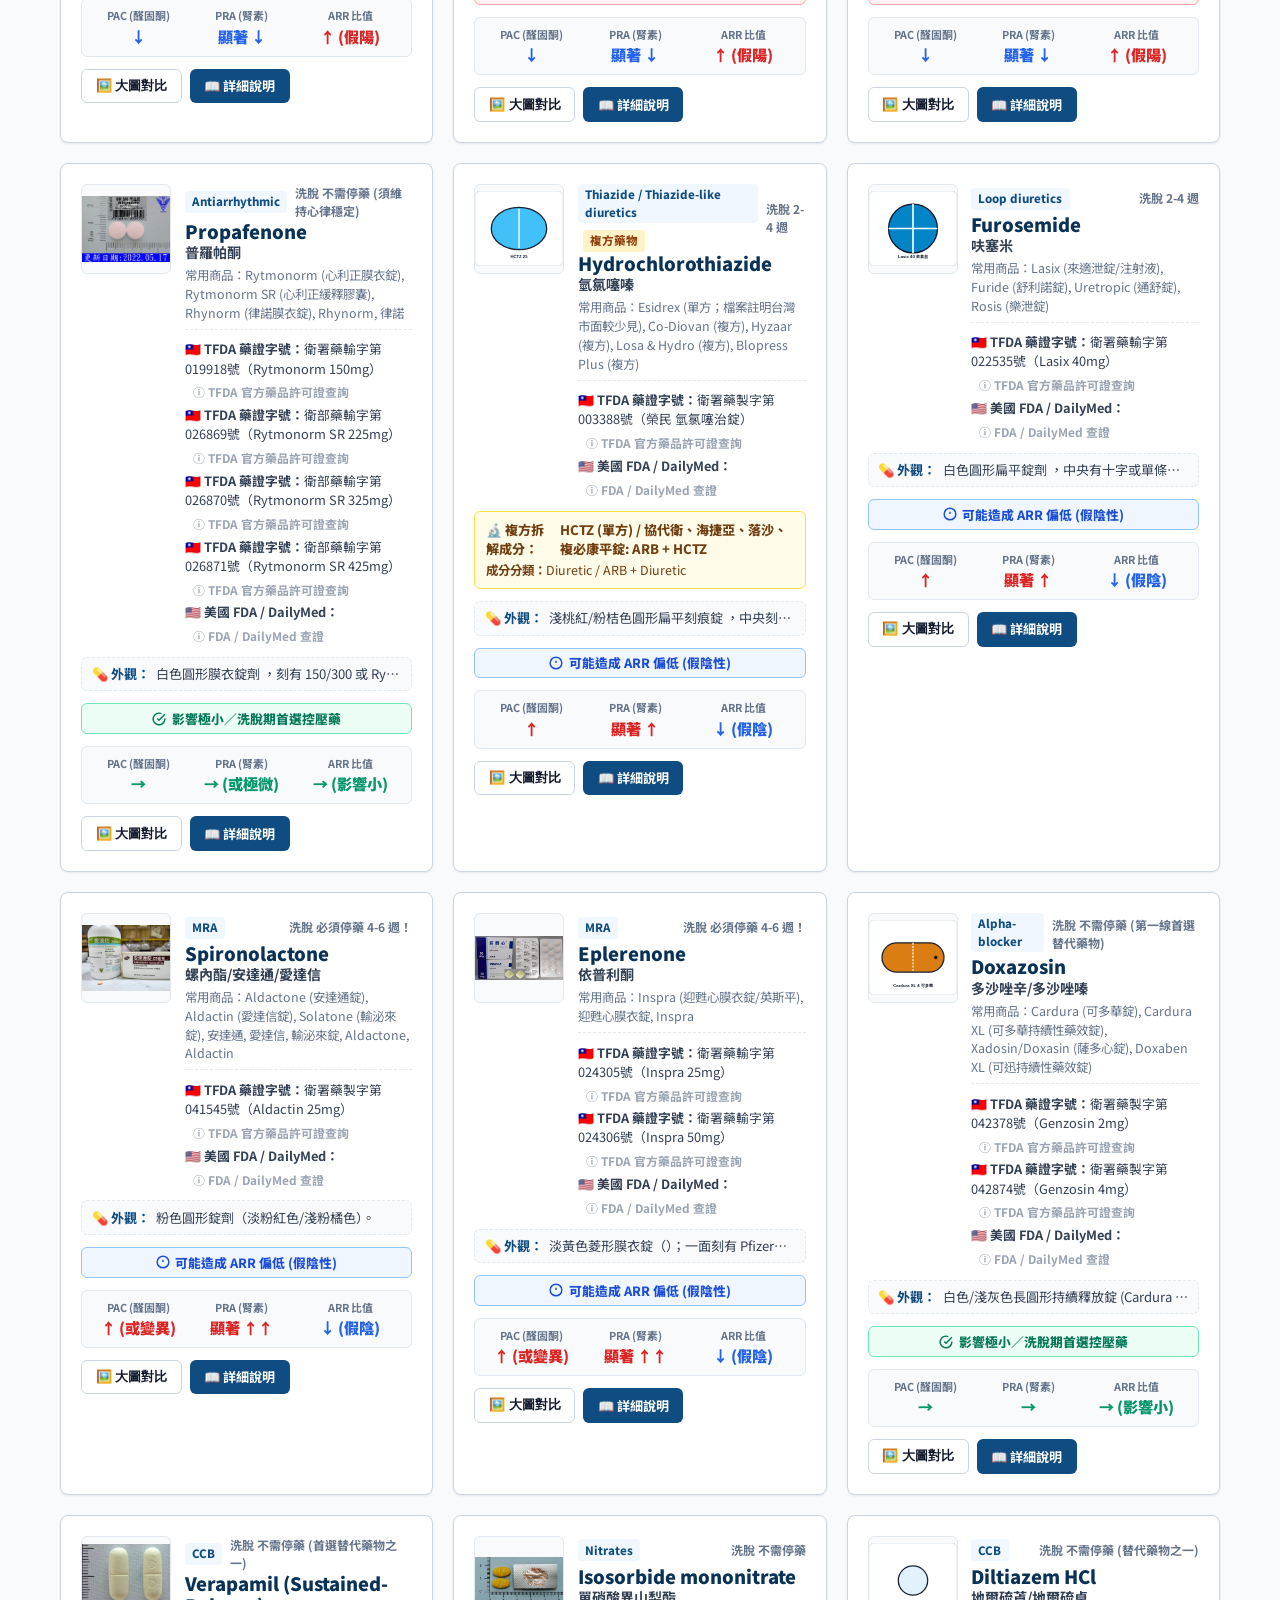
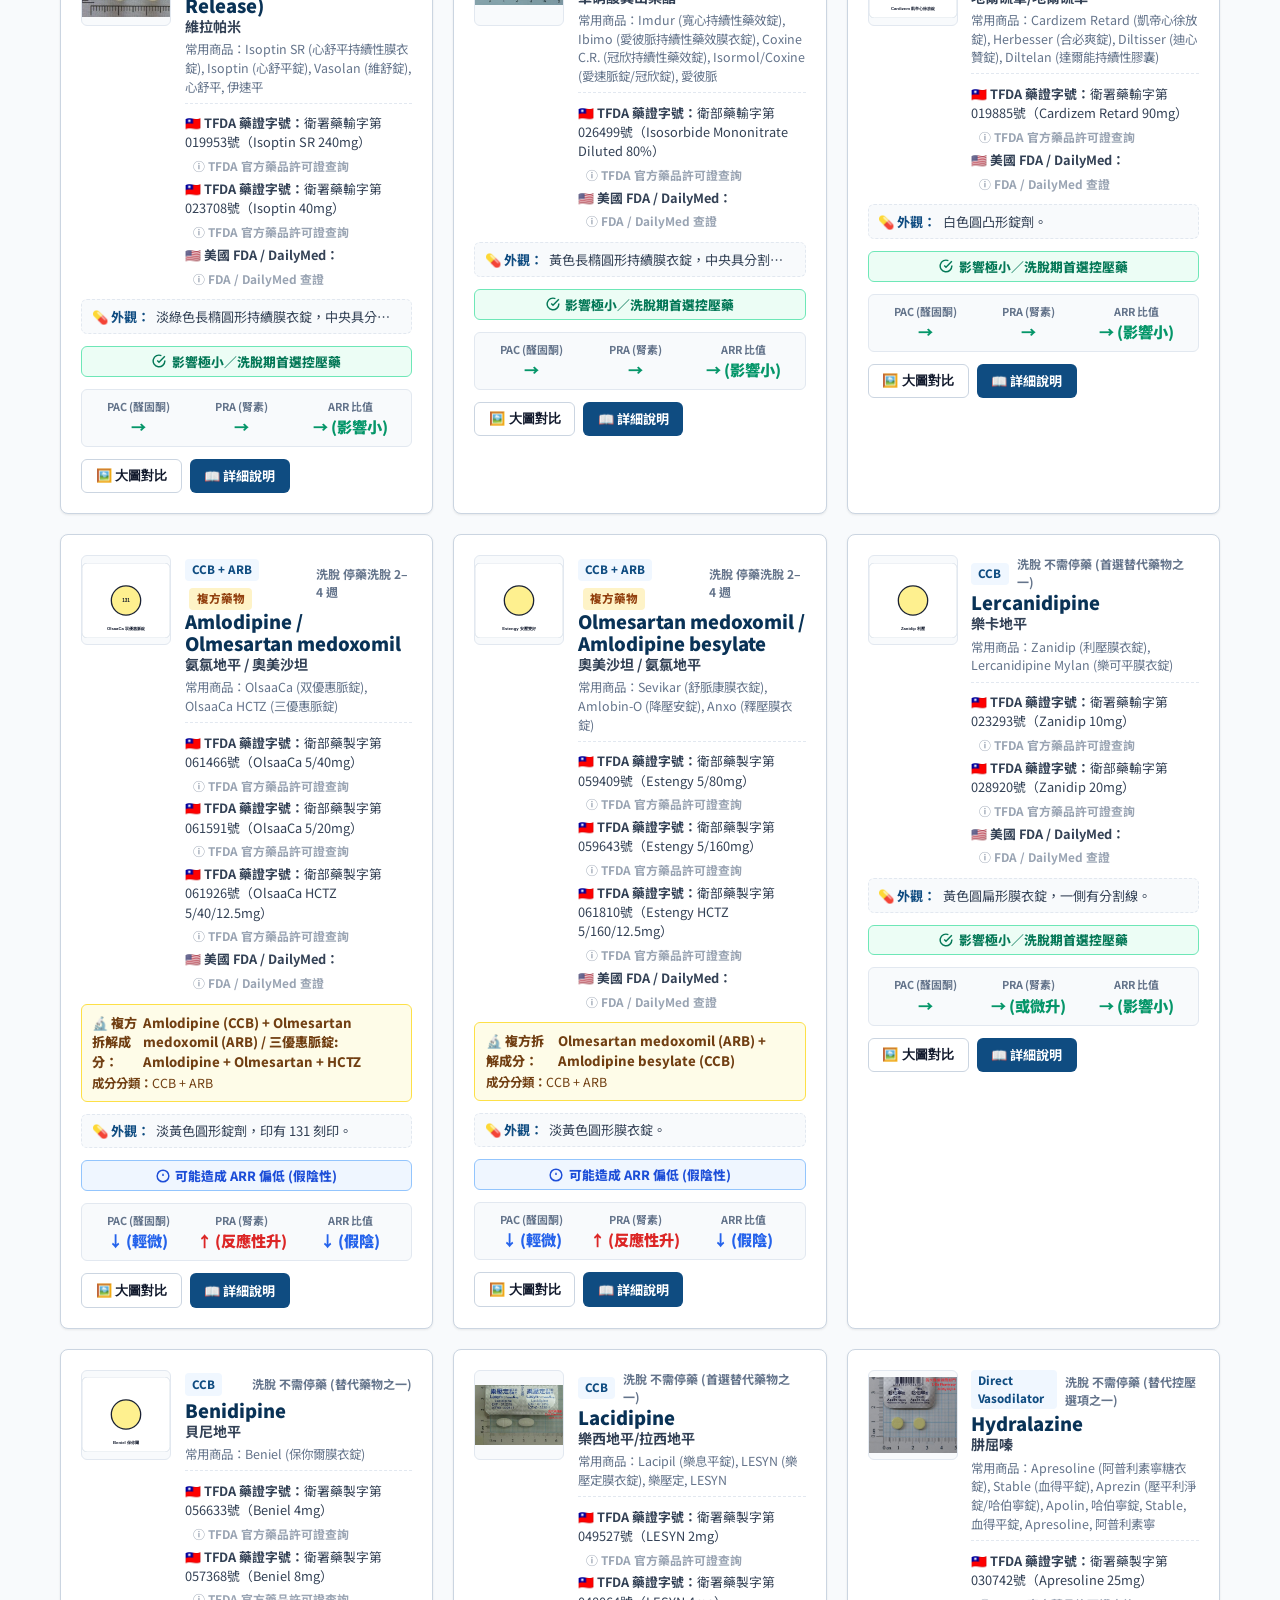
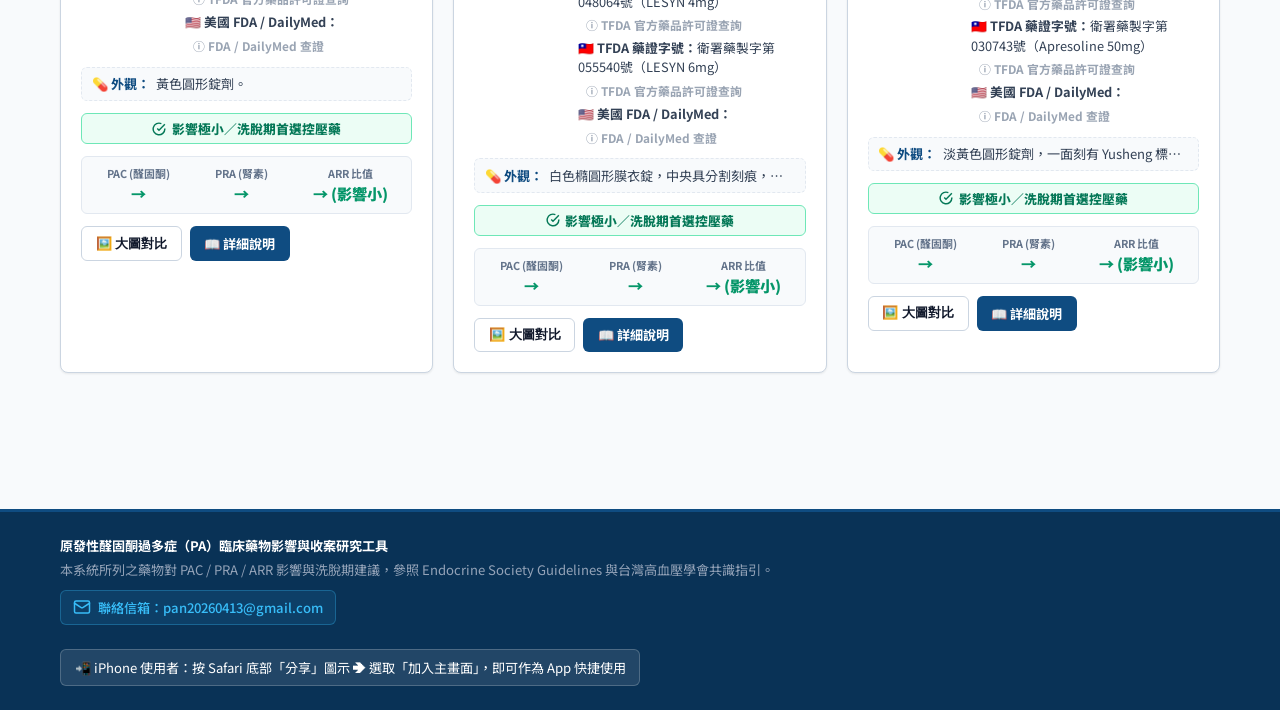
==== commit 7c06825e: "feat: add contact mailto button to footer (pan20260413@gmail.com)" ====
--- a/index.html
+++ b/index.html
@@ -94,6 +94,13 @@
       <div class="footer-left">
         <strong>原發性醛固酮過多症（PA）臨床藥物影響與收案研究工具</strong>
         <p>本系統所列之藥物對 PAC / PRA / ARR 影響與洗脫期建議，參照 Endocrine Society Guidelines 與台灣高血壓學會共識指引。</p>
+        <a href="mailto:pan20260413@gmail.com" class="footer-contact-link" title="寄信至 pan20260413@gmail.com">
+          <svg width="18" height="18" viewBox="0 0 24 24" fill="none" stroke="currentColor" stroke-width="2" stroke-linecap="round" stroke-linejoin="round">
+            <rect x="2" y="4" width="20" height="16" rx="2"></rect>
+            <path d="m22 7-8.97 5.7a1.94 1.94 0 0 1-2.06 0L2 7"></path>
+          </svg>
+          <span>聯絡信箱：pan20260413@gmail.com</span>
+        </a>
       </div>
       <div class="footer-right">
         <div class="pwa-install-badge">
--- a/styles.css
+++ b/styles.css
@@ -760,6 +760,28 @@
   margin-top: 0.25rem;
 }
 
+.footer-contact-link {
+  display: inline-flex;
+  align-items: center;
+  gap: 0.45rem;
+  color: #38bdf8;
+  text-decoration: none;
+  font-weight: 500;
+  padding: 0.4rem 0.75rem;
+  background: rgba(56, 189, 248, 0.1);
+  border: 1px solid rgba(56, 189, 248, 0.3);
+  border-radius: var(--radius-sm);
+  transition: all 0.2s ease;
+  margin-top: 0.65rem;
+}
+
+.footer-contact-link:hover {
+  background: rgba(56, 189, 248, 0.25);
+  color: #ffffff;
+  border-color: #38bdf8;
+  box-shadow: 0 2px 8px rgba(56, 189, 248, 0.2);
+}
+
 .pwa-install-badge {
   background: rgba(255,255,255,0.1);
   padding: 0.5rem 0.85rem;
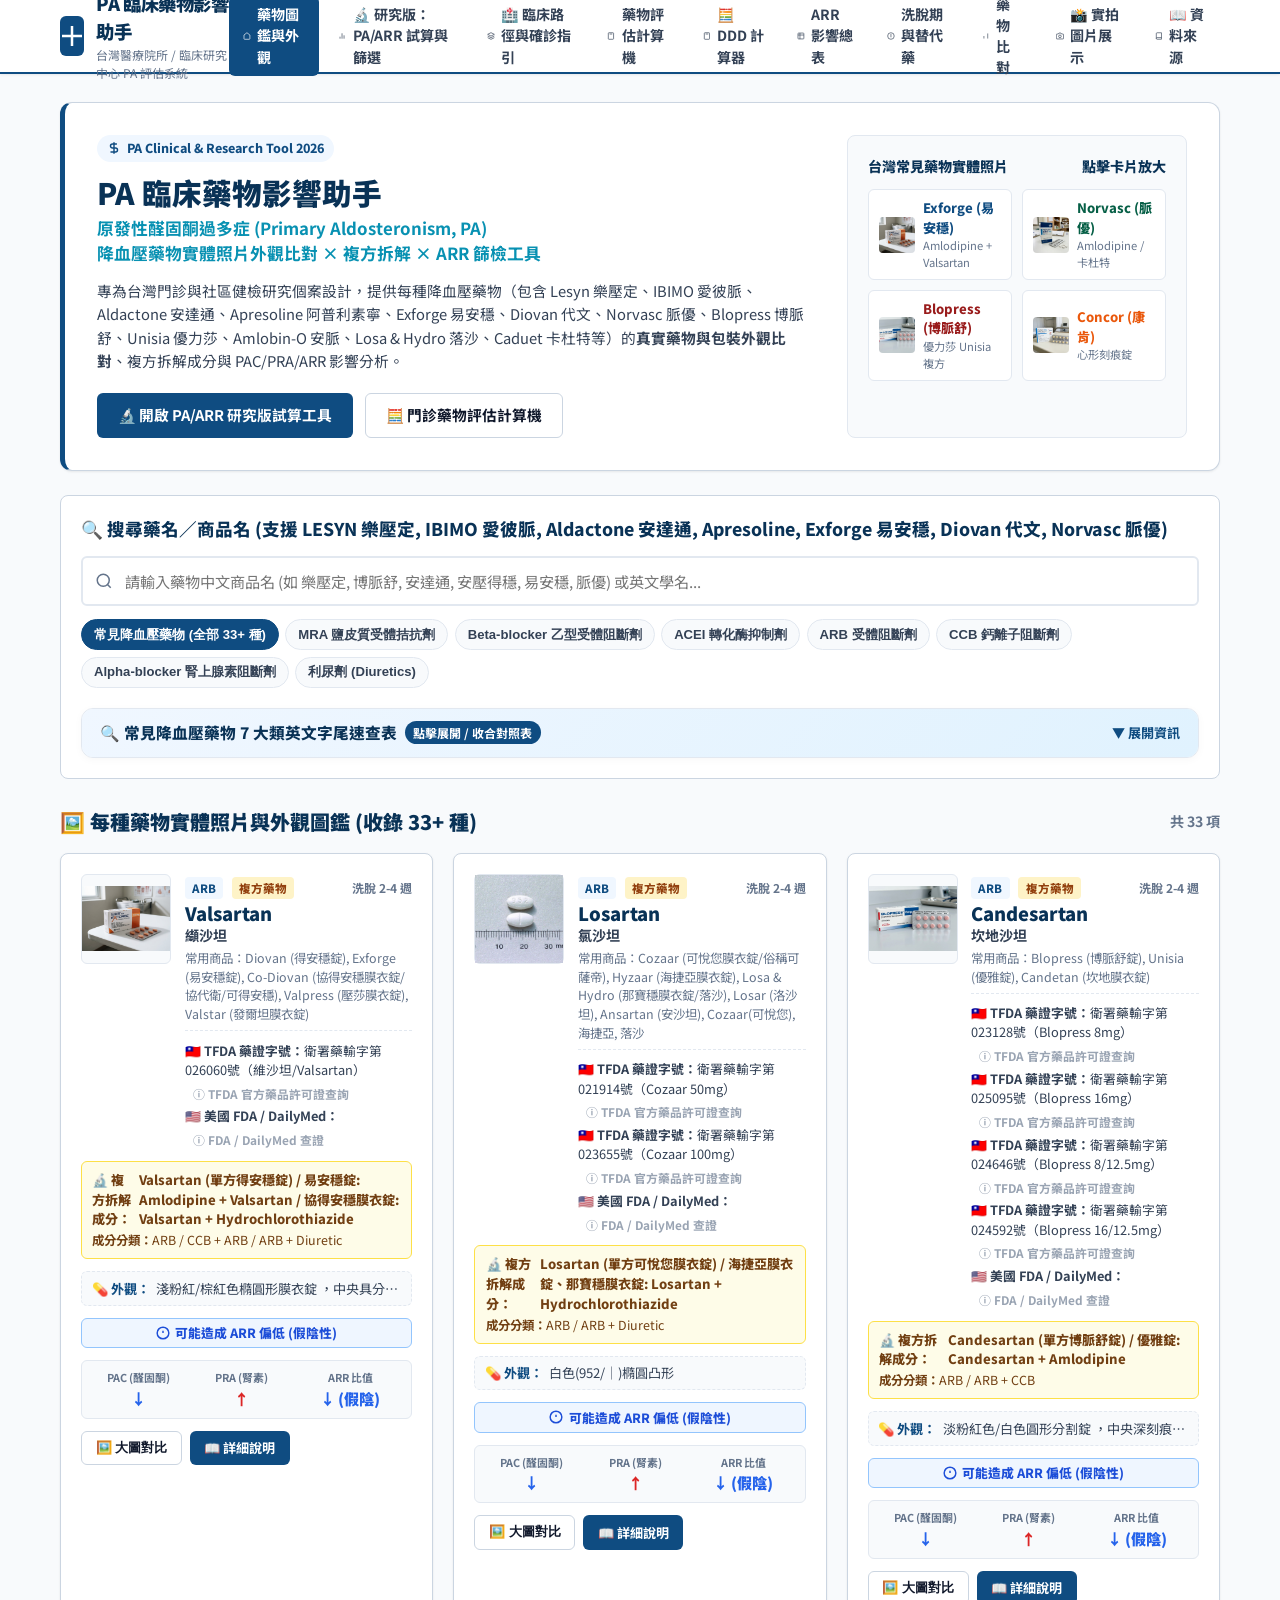
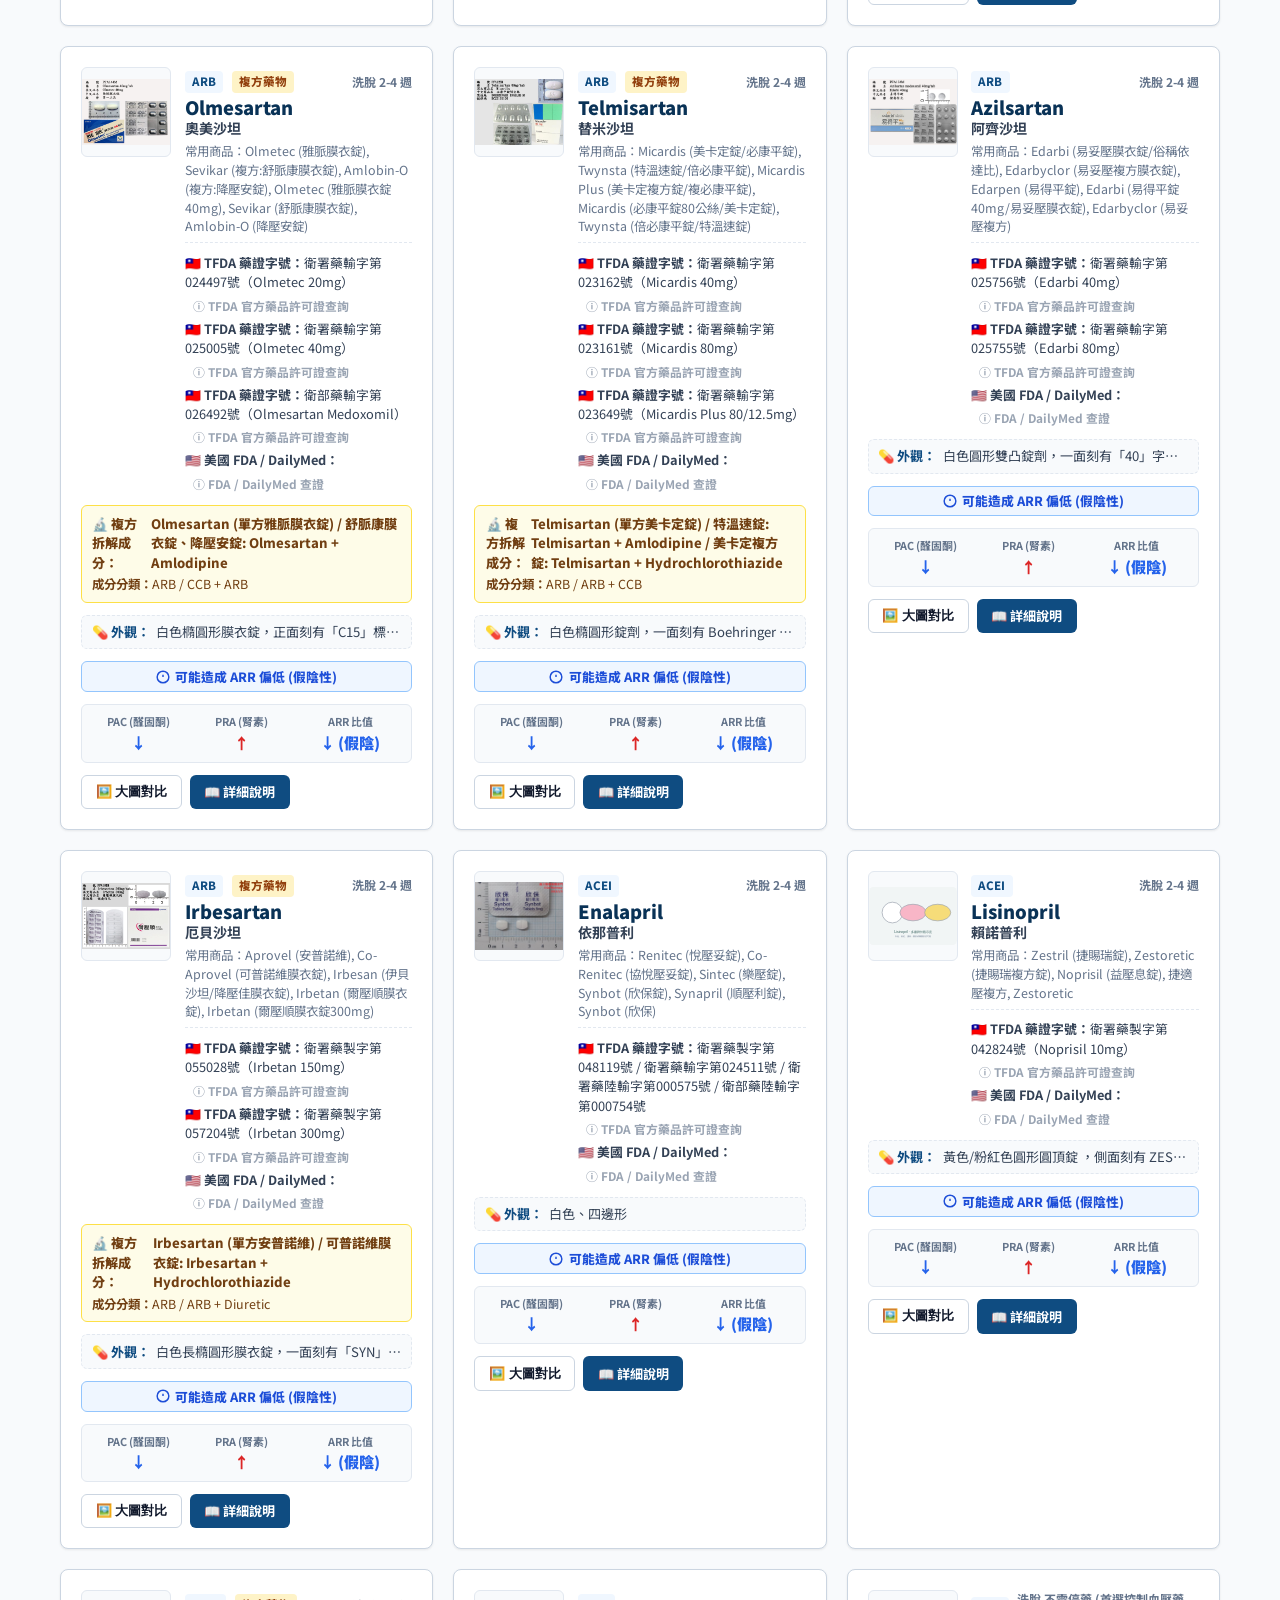
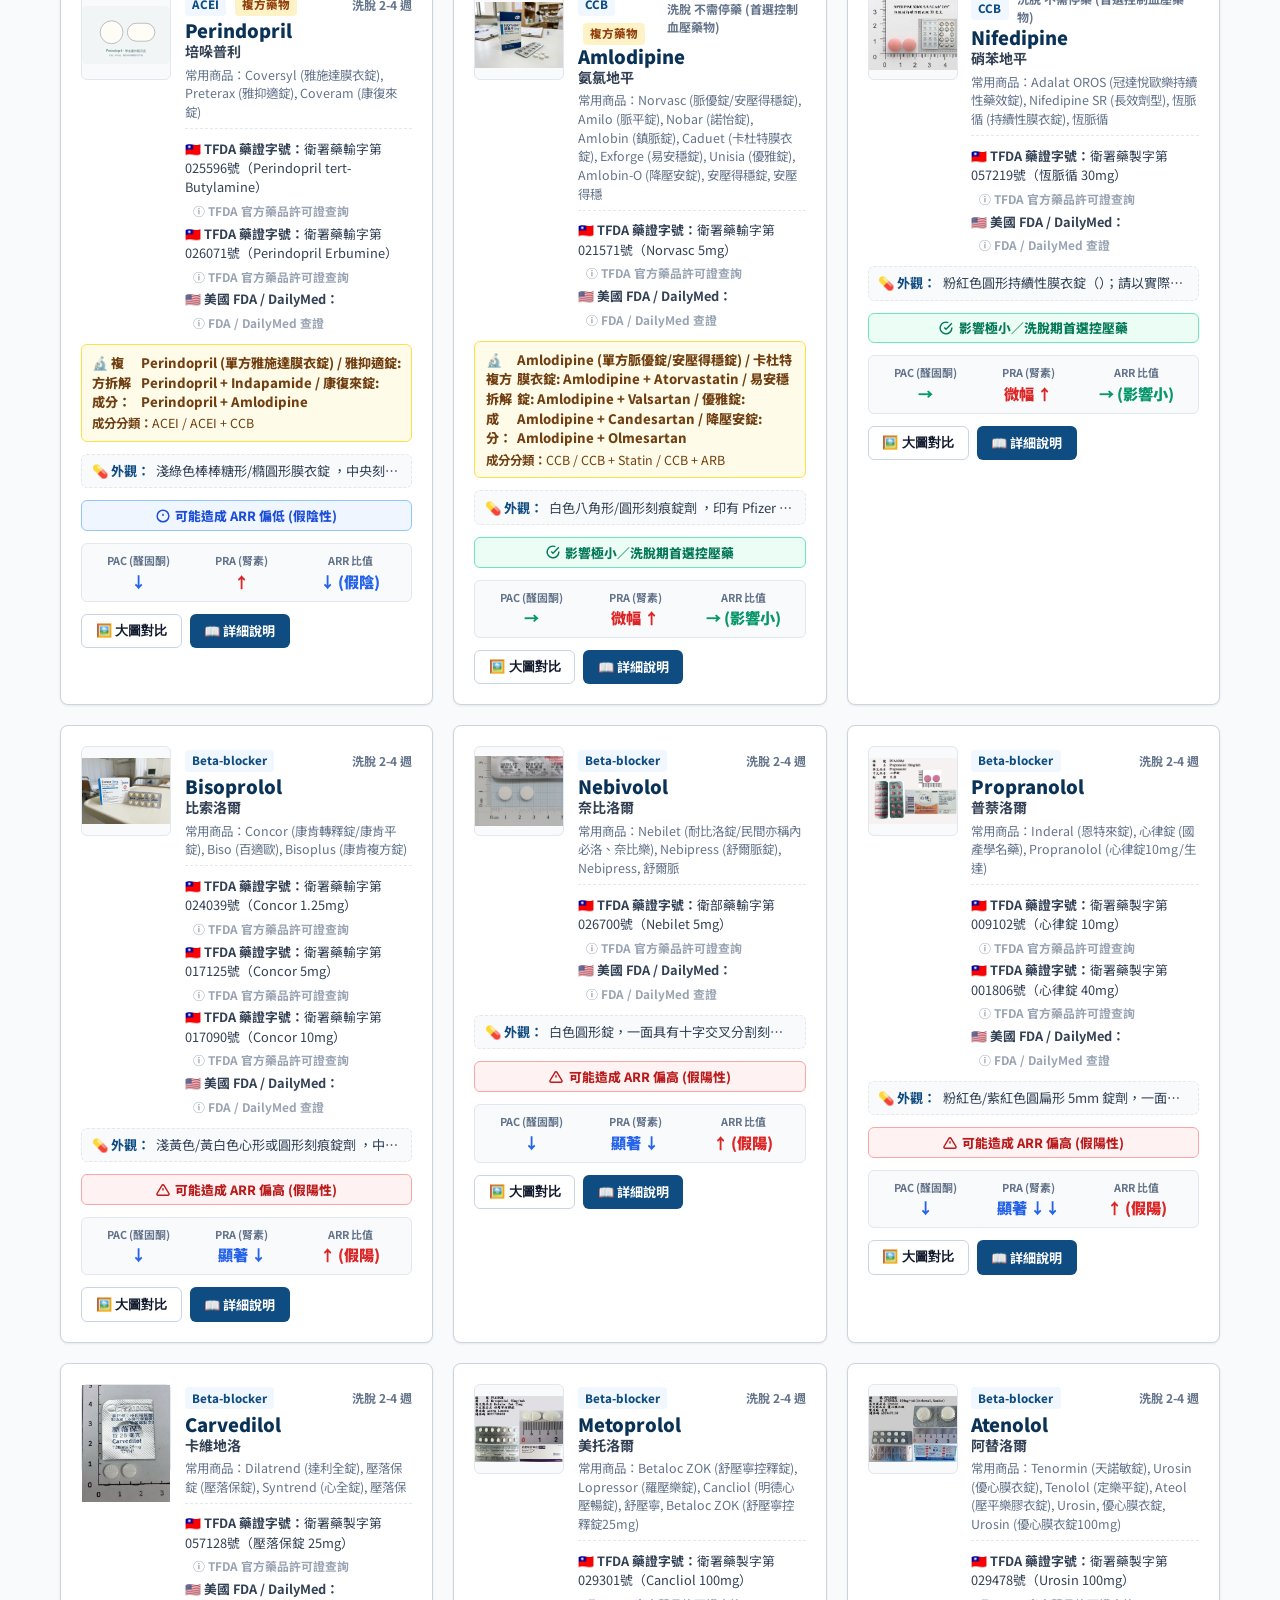
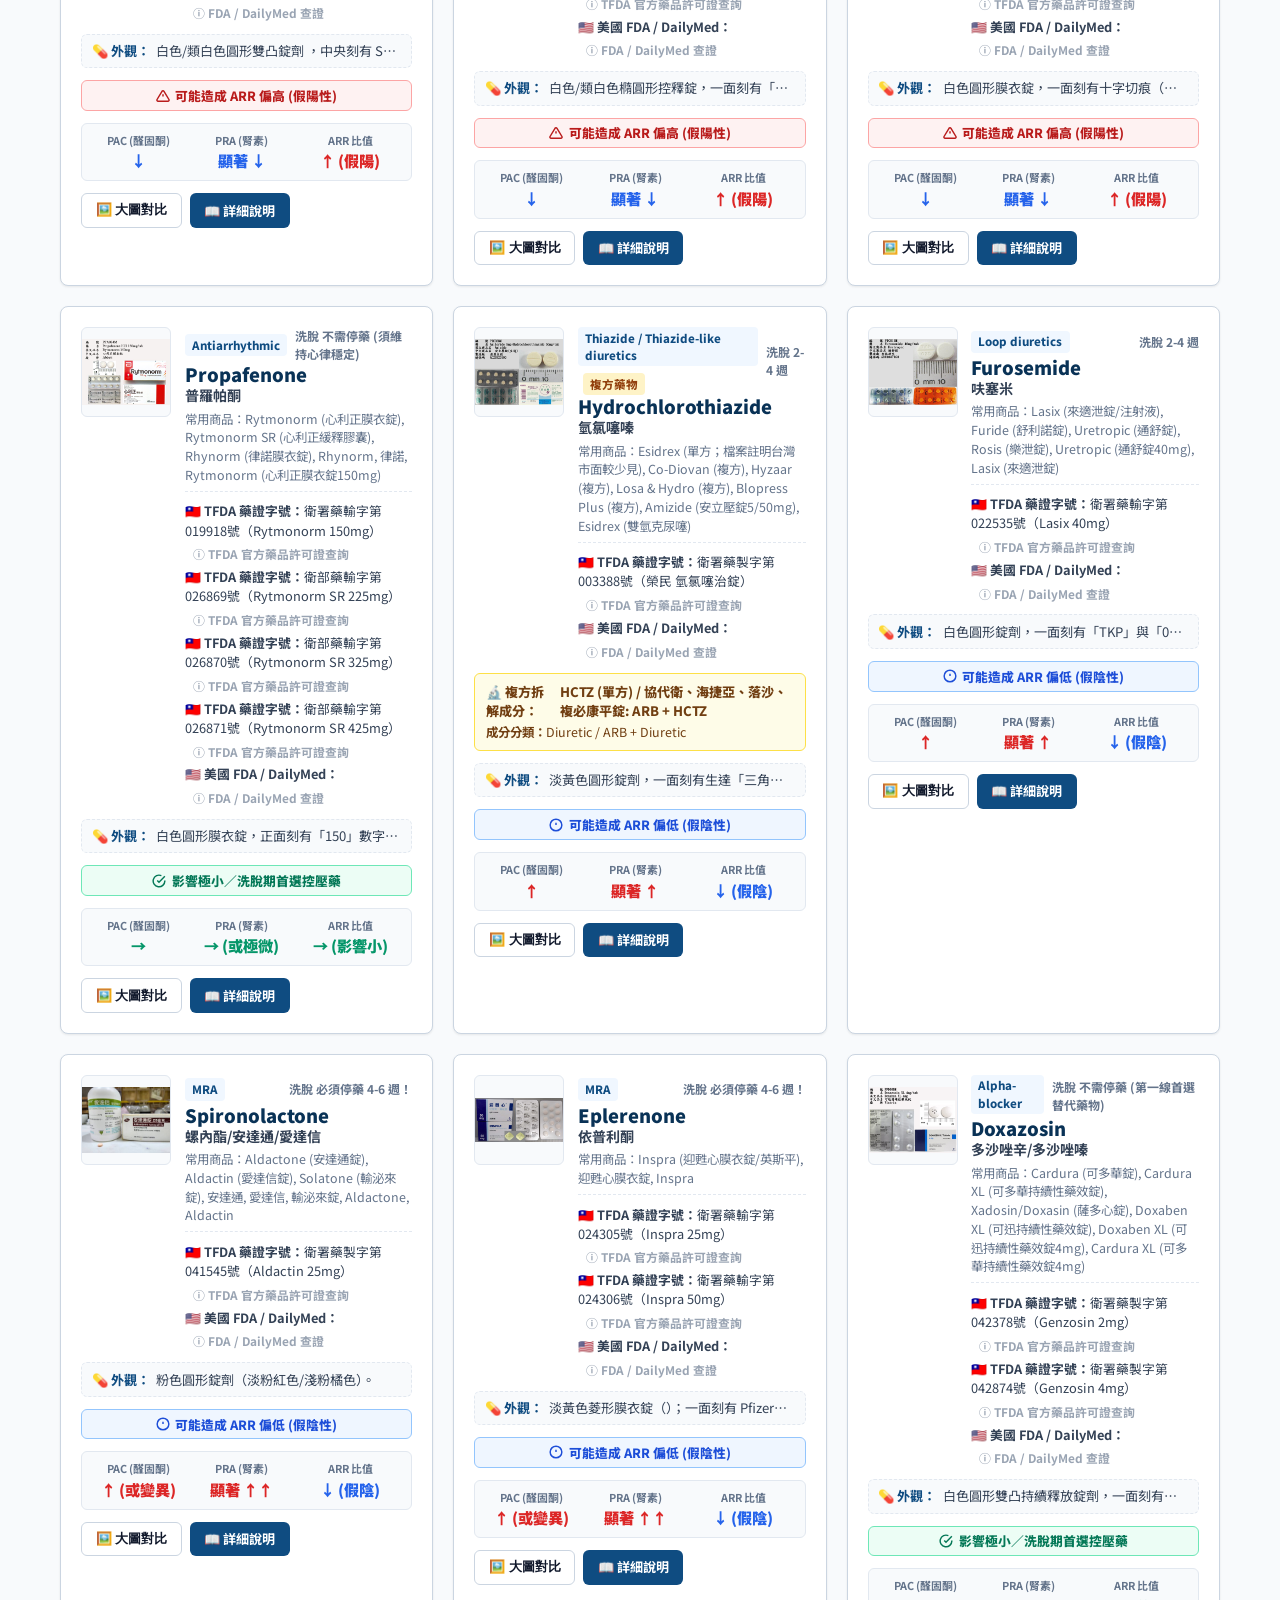
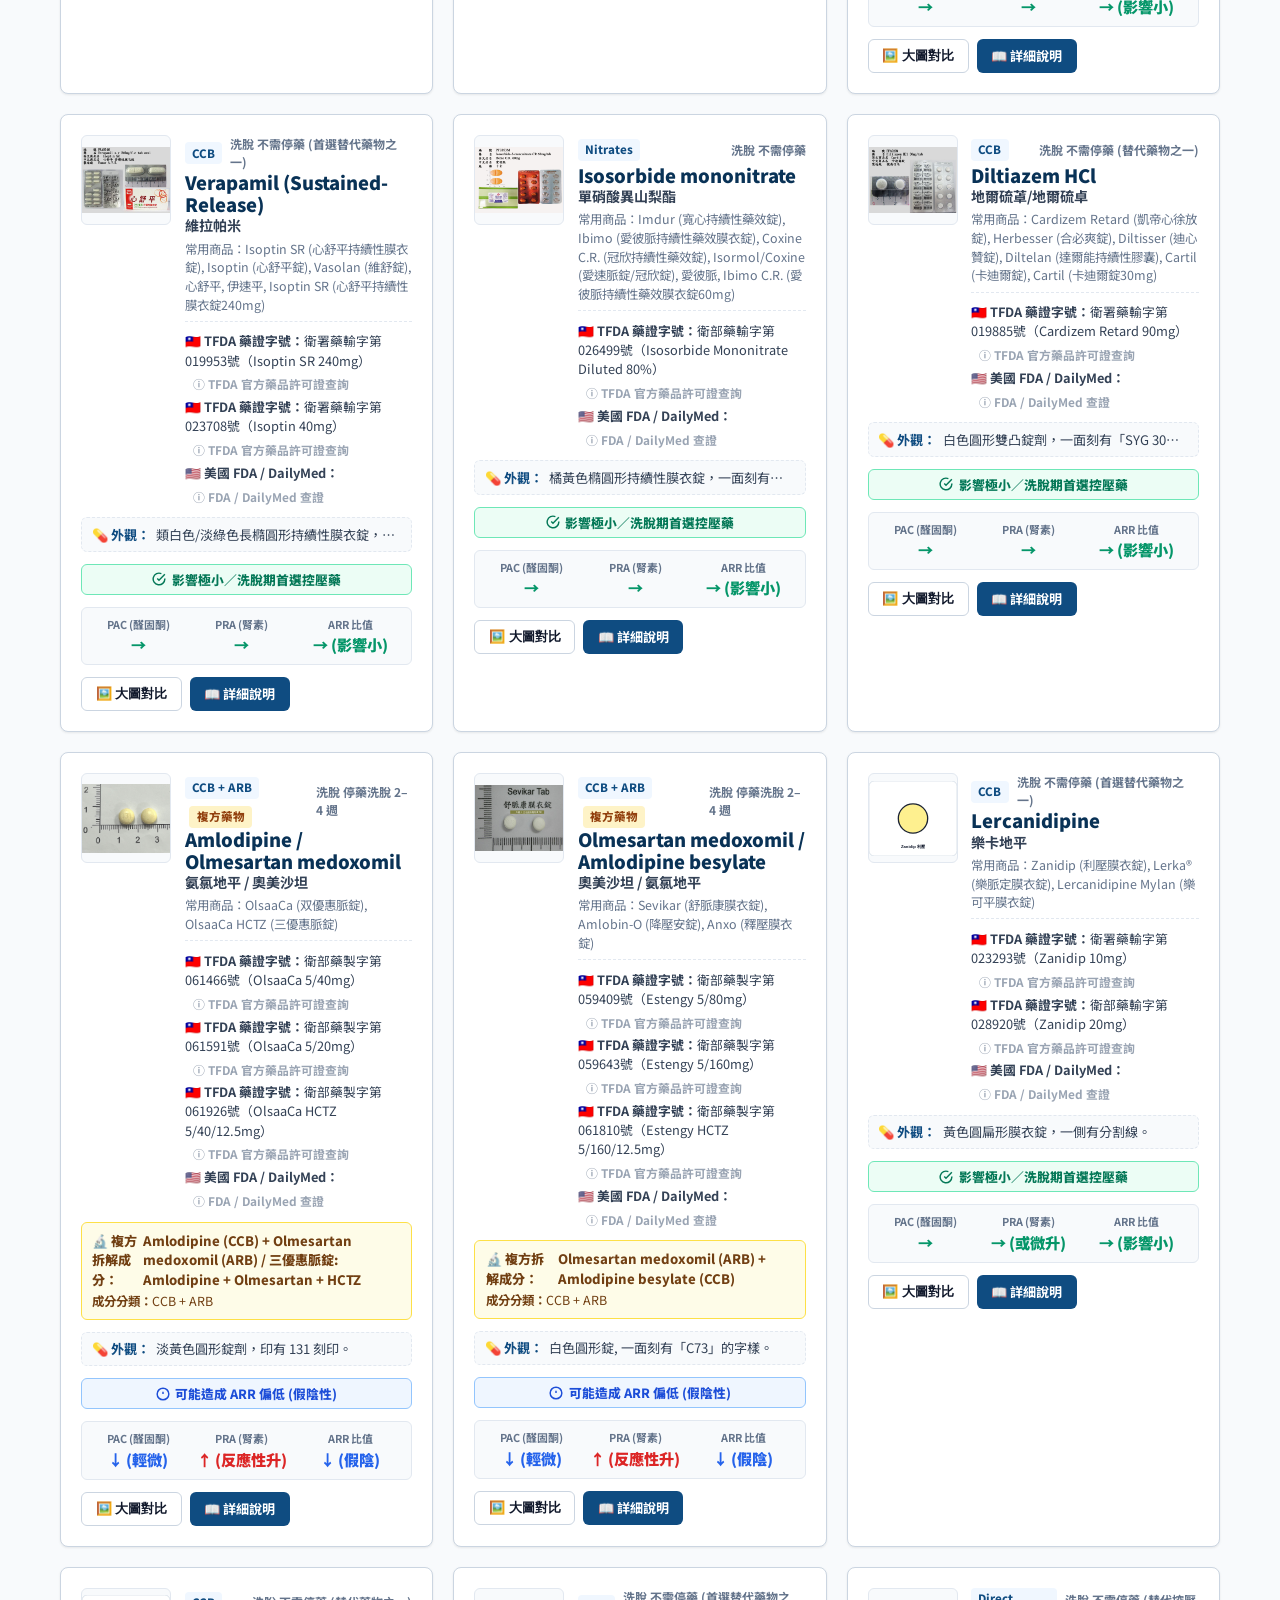
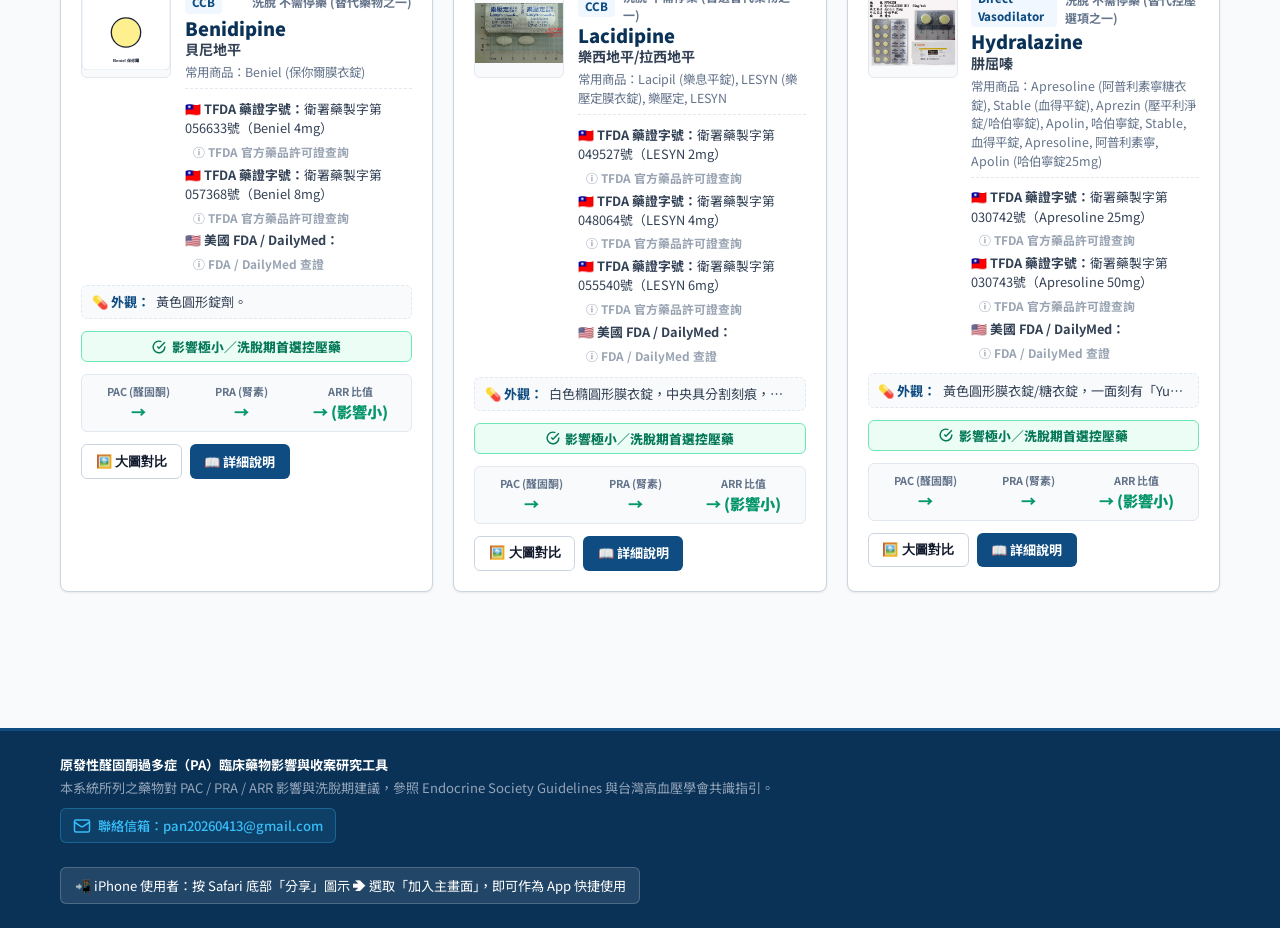
==== commit c6b9a513: "feat: update medication photos and appearance details for 15 medications (Verapamil, Doxazosin, Ibim" ====
--- a/index.html
+++ b/index.html
@@ -69,6 +69,10 @@
           <svg width="16" height="16" viewBox="0 0 24 24" fill="none" stroke="currentColor" stroke-width="2"><line x1="18" y1="20" x2="18" y2="4"></line><line x1="6" y1="20" x2="6" y2="12"></line></svg>
           藥物比對
         </a>
+        <a href="medication_demo.html" class="nav-item" data-route="demo">
+          <svg width="16" height="16" viewBox="0 0 24 24" fill="none" stroke="currentColor" stroke-width="2"><path d="M23 19a2 2 0 0 1-2 2H3a2 2 0 0 1-2-2V8a2 2 0 0 1 2-2h4l2-3h6l2 3h4a2 2 0 0 1 2 2z"></path><circle cx="12" cy="13" r="4"></circle></svg>
+          📸 實拍圖片展示
+        </a>
         <a href="#/sources" class="nav-item" data-route="sources">
           <svg width="16" height="16" viewBox="0 0 24 24" fill="none" stroke="currentColor" stroke-width="2"><path d="M4 19.5A2.5 2.5 0 0 1 6.5 17H20"></path><path d="M6.5 2H20v20H6.5A2.5 2.5 0 0 1 4 19.5v-15A2.5 2.5 0 0 1 6.5 2z"></path></svg>
           📖 資料來源
